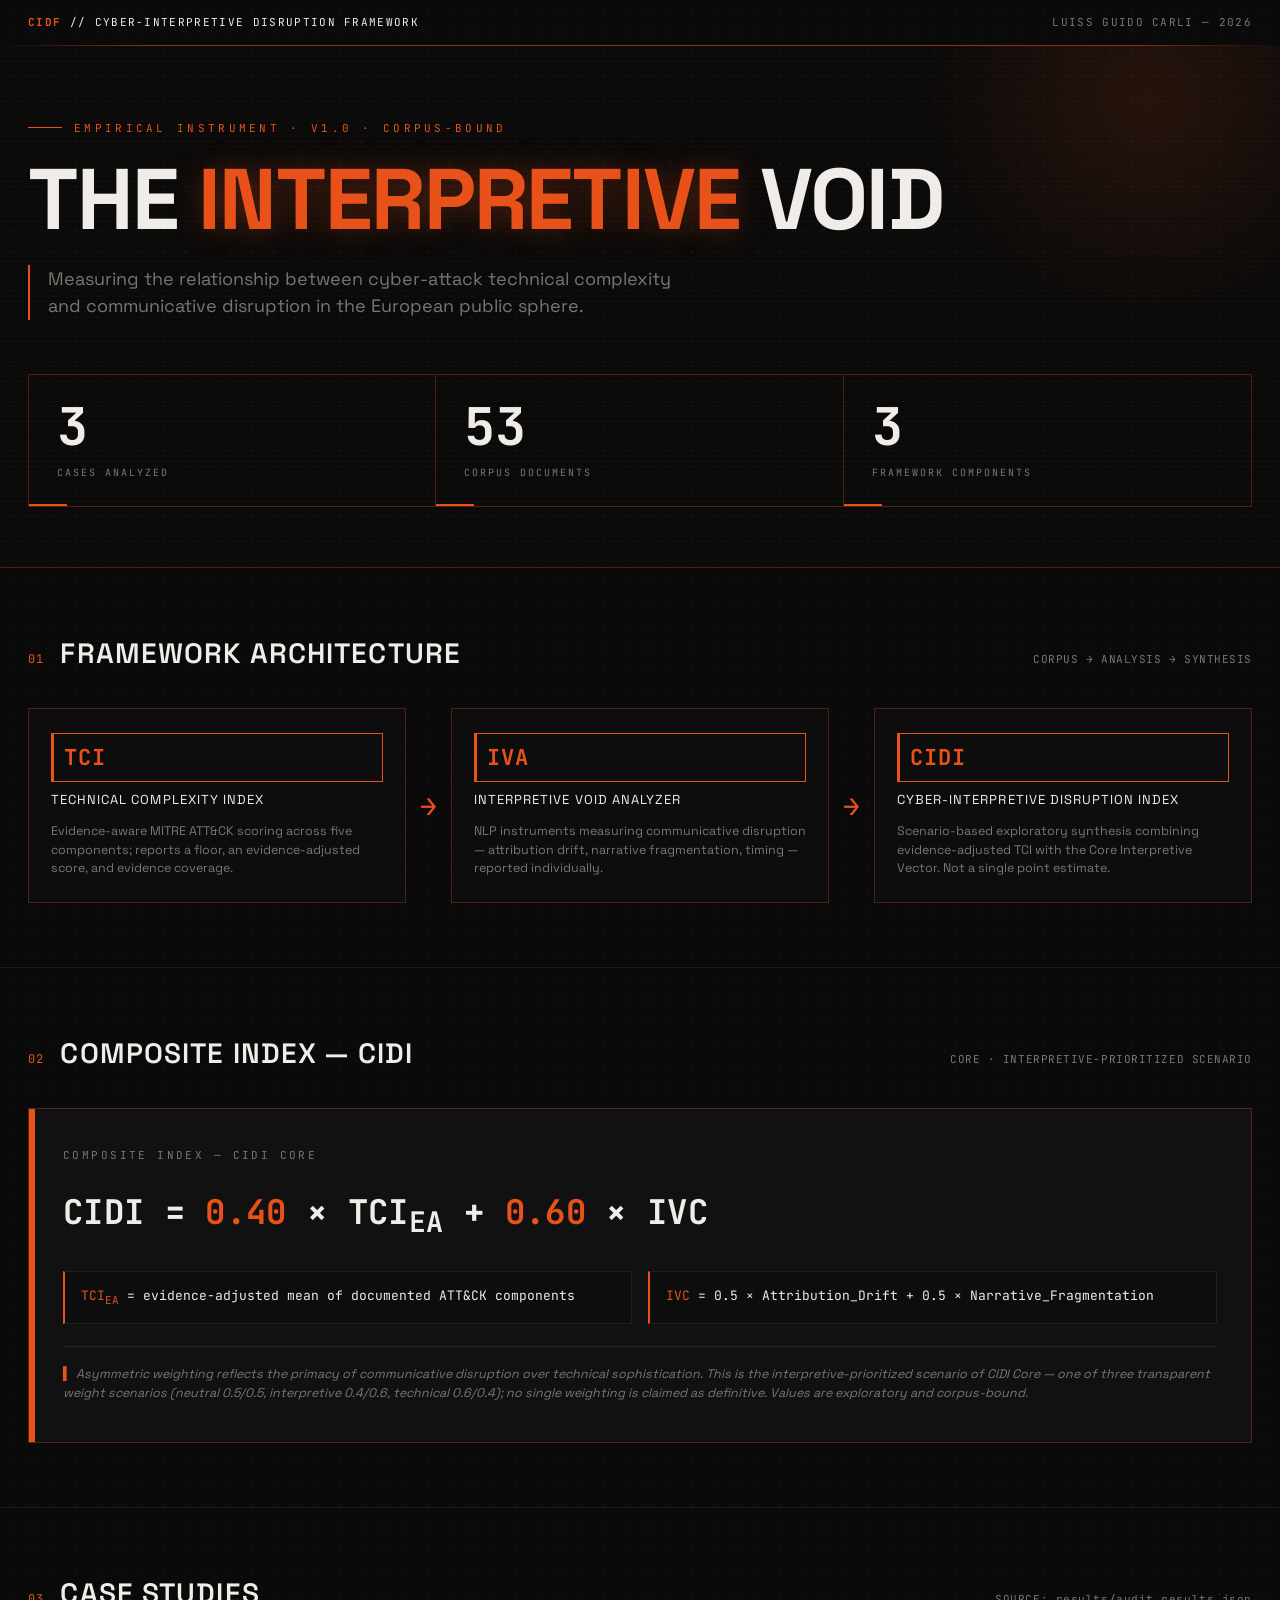
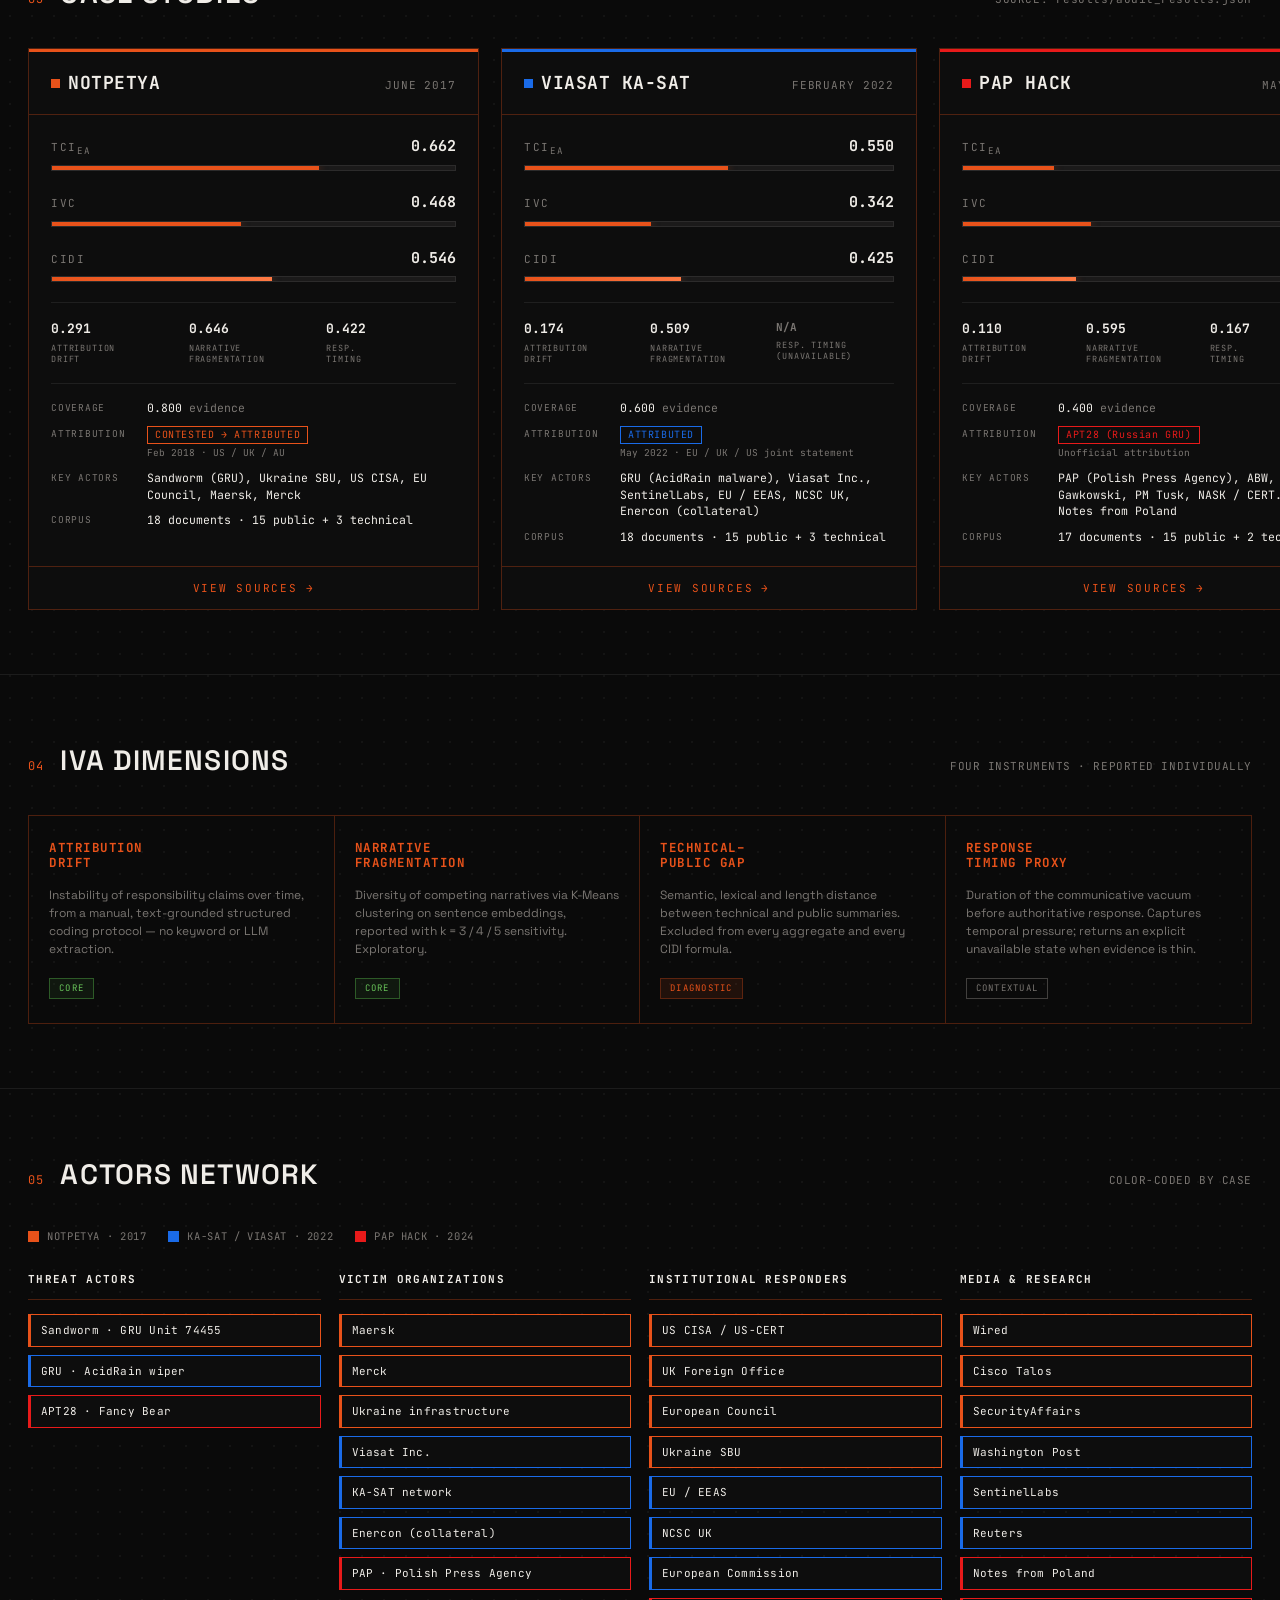
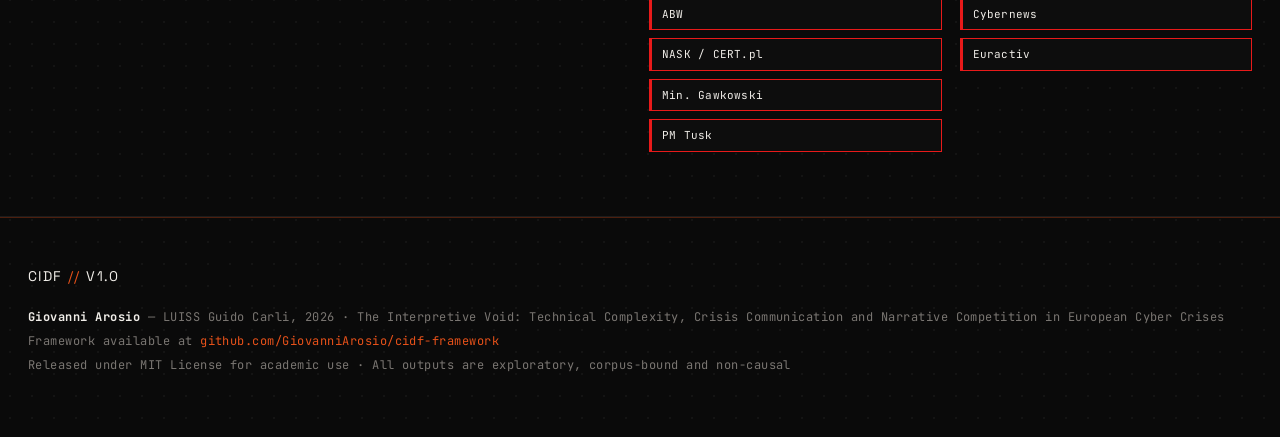
==== dashboard/index.html @ adb6b2b6 "feat: add static CIDF dashboard + Vercel static-deploy config - dashboard/index.html: self-contained" ====
<!DOCTYPE html>
<html lang="en">
<head>
<meta charset="UTF-8">
<meta name="viewport" content="width=device-width, initial-scale=1.0">
<title>CIDF — Cyber-Interpretive Disruption Framework</title>
<meta name="description" content="CIDF — measuring the relationship between cyber-attack technical complexity and communicative disruption in the European public sphere. LUISS Guido Carli, 2026.">
<link rel="preconnect" href="https://fonts.googleapis.com">
<link rel="preconnect" href="https://fonts.gstatic.com" crossorigin>
<link href="https://fonts.googleapis.com/css2?family=Space+Grotesk:wght@400;500;600;700&family=JetBrains+Mono:wght@400;500;700&display=swap" rel="stylesheet">
<style>
  :root{
    --bg:#0a0a0a;
    --panel:#111111;
    --panel-2:#0d0d0d;
    --accent:#E8521A;
    --accent-soft:rgba(232,82,26,0.3);
    --accent-glow:rgba(232,82,26,0.4);
    --text:#F0EDE8;
    --text-dim:#7A7672;
    --line:rgba(232,82,26,0.3);
    --line-faint:rgba(240,237,232,0.08);
    --green:#2D5A27;
    --green-text:#69C45A;
    --blue:#1A6BE8;
    --red:#E81A1A;
    --mono:'JetBrains Mono',ui-monospace,Menlo,monospace;
    --sans:'Space Grotesk',system-ui,sans-serif;
  }

  *{box-sizing:border-box;border-radius:0 !important;margin:0;padding:0}

  html{scroll-behavior:smooth}

  body{
    background:var(--bg);
    color:var(--text);
    font-family:var(--sans);
    line-height:1.5;
    -webkit-font-smoothing:antialiased;
    /* faint dot-grid overlay */
    background-image:radial-gradient(rgba(240,237,232,0.045) 1px, transparent 1px);
    background-size:22px 22px;
    background-position:-1px -1px;
    overflow-x:hidden;
  }

  a{color:inherit;text-decoration:none}

  ::selection{background:var(--accent);color:#0a0a0a}

  .wrap{max-width:1320px;margin:0 auto;padding:0 28px}

  .mono{font-family:var(--mono)}
  .caps{text-transform:uppercase;letter-spacing:0.12em}
  .dim{color:var(--text-dim)}
  .accent{color:var(--accent)}

  /* ============ TOP BAR ============ */
  .topbar{
    display:flex;justify-content:space-between;align-items:center;
    font-family:var(--mono);font-size:11px;letter-spacing:0.14em;
    text-transform:uppercase;color:var(--text-dim);
    padding:14px 28px;max-width:1320px;margin:0 auto;
  }
  .topbar .left{color:var(--text)}
  .topbar .left b{color:var(--accent);font-weight:700}
  .topbar .right{text-align:right}
  .rule{height:1px;background:linear-gradient(90deg,transparent,var(--accent) 12%,var(--accent) 88%,transparent);opacity:0.6}

  /* ============ HERO ============ */
  .hero{
    position:relative;padding:74px 0 60px;overflow:hidden;
    border-bottom:1px solid var(--line);
  }
  .hero::before{ /* scanlines */
    content:"";position:absolute;inset:0;pointer-events:none;z-index:0;
    background:repeating-linear-gradient(0deg,rgba(232,82,26,0.05) 0px,rgba(232,82,26,0.05) 1px,transparent 2px,transparent 5px);
    opacity:0.5;
  }
  .hero::after{ /* corner ticks glow */
    content:"";position:absolute;top:-40%;right:-10%;width:520px;height:520px;
    background:radial-gradient(circle,rgba(232,82,26,0.12),transparent 62%);
    pointer-events:none;z-index:0;
  }
  .hero .wrap{position:relative;z-index:1}
  .hero .kicker{
    font-family:var(--mono);font-size:11px;letter-spacing:0.3em;color:var(--accent);
    text-transform:uppercase;margin-bottom:22px;display:flex;align-items:center;gap:12px;
  }
  .hero .kicker::before{content:"";width:34px;height:1px;background:var(--accent)}
  .hero h1{
    font-size:clamp(40px,7vw,86px);font-weight:700;line-height:0.96;letter-spacing:-0.02em;
    text-transform:uppercase;margin-bottom:24px;
  }
  .hero h1 .void{
    color:var(--accent);
    text-shadow:0 0 30px rgba(232,82,26,0.35);
  }
  .hero .sub{
    max-width:680px;font-size:clamp(15px,1.6vw,18px);color:var(--text-dim);
    font-weight:400;line-height:1.55;border-left:2px solid var(--accent);padding-left:18px;
  }

  /* stat counters */
  .stats{
    display:grid;grid-template-columns:repeat(3,1fr);gap:0;margin-top:54px;
    border:1px solid var(--line);
  }
  .stat{
    padding:26px 28px;position:relative;
    border-right:1px solid var(--line);
  }
  .stat:last-child{border-right:none}
  .stat .num{
    font-family:var(--mono);font-size:clamp(34px,4.6vw,52px);font-weight:700;color:var(--text);
    line-height:1;letter-spacing:-0.01em;
  }
  .stat .lbl{
    font-family:var(--mono);font-size:10px;letter-spacing:0.2em;text-transform:uppercase;
    color:var(--text-dim);margin-top:12px;
  }
  .stat::after{content:"";position:absolute;left:0;bottom:0;width:38px;height:2px;background:var(--accent)}

  /* ============ SECTION SCAFFOLD ============ */
  section{padding:64px 0;border-bottom:1px solid var(--line-faint)}
  .sec-head{display:flex;align-items:baseline;gap:16px;margin-bottom:34px;flex-wrap:wrap}
  .sec-head .idx{font-family:var(--mono);font-size:12px;color:var(--accent);letter-spacing:0.1em}
  .sec-head h2{font-size:clamp(20px,2.6vw,28px);font-weight:600;text-transform:uppercase;letter-spacing:0.04em}
  .sec-head .note{font-family:var(--mono);font-size:11px;color:var(--text-dim);margin-left:auto;letter-spacing:0.05em}

  /* ============ ARCHITECTURE STRIP ============ */
  .arch{display:flex;align-items:stretch;gap:0;flex-wrap:nowrap}
  .arch-box{
    flex:1;border:1px solid var(--line);background:var(--panel-2);padding:24px 22px;
    transition:box-shadow .25s ease,transform .25s ease,border-color .25s ease;
  }
  .arch-box:hover{box-shadow:0 0 12px var(--accent-glow);border-color:var(--accent);transform:translateY(-2px)}
  .arch-box .tag{font-family:var(--mono);font-size:22px;font-weight:700;color:var(--accent);letter-spacing:0.04em}
  .arch-box .name{font-size:13px;text-transform:uppercase;letter-spacing:0.08em;margin:8px 0 12px;color:var(--text)}
  .arch-box .desc{font-size:12.5px;color:var(--text-dim);line-height:1.5}
  .arch-arrow{display:flex;align-items:center;justify-content:center;color:var(--accent);font-size:28px;padding:0 14px;font-family:var(--mono)}

  /* ============ FORMULA PANEL ============ */
  .formula{
    background:var(--panel);border:1px solid var(--line);padding:38px 34px;position:relative;
  }
  .formula::before{content:"";position:absolute;top:0;left:0;width:6px;height:100%;background:var(--accent)}
  .formula .ftitle{font-family:var(--mono);font-size:11px;letter-spacing:0.22em;text-transform:uppercase;color:var(--text-dim);margin-bottom:22px}
  .formula .main-eq{
    font-family:var(--mono);font-size:clamp(20px,3.2vw,34px);font-weight:700;color:var(--text);letter-spacing:0.01em;
  }
  .formula .main-eq b{color:var(--accent)}
  .formula .subs{display:grid;grid-template-columns:1fr 1fr;gap:16px;margin:28px 0 22px}
  .formula .sub-eq{
    font-family:var(--mono);font-size:13px;color:var(--text);background:var(--panel-2);
    border:1px solid var(--line-faint);border-left:2px solid var(--accent);padding:14px 16px;line-height:1.6;
  }
  .formula .sub-eq .k{color:var(--accent)}
  .formula .annot{font-size:12.5px;color:var(--text-dim);font-style:italic;border-top:1px solid var(--line-faint);padding-top:18px;line-height:1.55}
  .formula .annot::before{content:"▍ ";color:var(--accent);font-style:normal}

  /* ============ CASE CARDS ============ */
  .cases{display:grid;grid-template-columns:repeat(3,1fr);gap:22px}
  .case{
    background:var(--panel-2);border:1px solid var(--line);display:flex;flex-direction:column;
    transition:box-shadow .25s ease,border-color .25s ease;
  }
  .case:hover{box-shadow:0 0 14px var(--accent-glow);border-color:var(--accent)}
  .case .chead{padding:20px 22px 18px;border-bottom:1px solid var(--line);position:relative}
  .case .chead::before{content:"";position:absolute;top:0;left:0;width:100%;height:3px;background:var(--ccol,var(--accent))}
  .case .cn{display:flex;justify-content:space-between;align-items:baseline;gap:10px}
  .case .codename{font-family:var(--mono);font-size:18px;font-weight:700;letter-spacing:0.03em;color:var(--text)}
  .case .cdate{font-family:var(--mono);font-size:11px;color:var(--text-dim);letter-spacing:0.08em;white-space:nowrap}
  .case .cdot{display:inline-block;width:9px;height:9px;background:var(--ccol);margin-right:8px;vertical-align:middle}

  .case .cbody{padding:20px 22px;flex:1;display:flex;flex-direction:column;gap:18px}

  /* score block */
  .metric{margin-bottom:2px}
  .metric .mtop{display:flex;justify-content:space-between;align-items:baseline;font-family:var(--mono);margin-bottom:7px}
  .metric .mname{font-size:11px;letter-spacing:0.14em;text-transform:uppercase;color:var(--text-dim)}
  .metric .mval{font-size:15px;font-weight:700;color:var(--text)}
  .bar-track{height:6px;background:rgba(240,237,232,0.06);border:1px solid var(--line-faint);position:relative;overflow:hidden}
  .bar-fill{height:100%;width:0;background:var(--accent);transition:width 1.1s cubic-bezier(.2,.7,.2,1);box-shadow:0 0 8px rgba(232,82,26,0.5)}
  .bar-fill.cidi{background:linear-gradient(90deg,var(--accent),#ff7a44)}

  .subgrid{display:grid;grid-template-columns:1fr 1fr 1fr;gap:8px;border-top:1px solid var(--line-faint);padding-top:16px}
  .subgrid .scell{font-family:var(--mono);text-align:left}
  .subgrid .sv{font-size:13px;font-weight:700;color:var(--text)}
  .subgrid .sl{font-size:8.5px;letter-spacing:0.1em;text-transform:uppercase;color:var(--text-dim);margin-top:4px;line-height:1.3}
  .subgrid .sv.na{color:var(--text-dim);font-size:11px}

  .meta-rows{font-family:var(--mono);font-size:11.5px;display:flex;flex-direction:column;gap:9px;border-top:1px solid var(--line-faint);padding-top:16px}
  .mrow{display:flex;gap:10px;line-height:1.45}
  .mrow .ml{color:var(--text-dim);text-transform:uppercase;letter-spacing:0.08em;flex:0 0 86px;font-size:9.5px;padding-top:1px}
  .mrow .mc{color:var(--text);flex:1}
  .badge-attr{display:inline-block;border:1px solid var(--ccol);color:var(--ccol);padding:1px 7px;font-size:10px;letter-spacing:0.06em}

  .case .cfoot{border-top:1px solid var(--line);padding:0}
  .src-btn{
    width:100%;background:transparent;border:none;color:var(--accent);font-family:var(--mono);
    font-size:11px;letter-spacing:0.16em;text-transform:uppercase;padding:14px;cursor:pointer;
    display:flex;justify-content:center;align-items:center;gap:8px;transition:background .2s ease,color .2s ease;
  }
  .src-btn:hover{background:rgba(232,82,26,0.08)}
  .src-btn .arr{transition:transform .3s ease}
  .src-btn.open .arr{transform:rotate(90deg)}

  /* sources collapsible */
  .sources-panel{max-height:0;overflow:hidden;transition:max-height .55s ease;background:var(--panel)}
  .sources-panel.open{max-height:1400px;border-top:1px solid var(--line)}
  .sources-inner{padding:18px 16px}
  .src-table{width:100%;border-collapse:collapse;font-family:var(--mono)}
  .src-table th{
    font-size:8.5px;letter-spacing:0.1em;text-transform:uppercase;color:var(--text-dim);
    text-align:left;padding:0 6px 10px;border-bottom:1px solid var(--line);font-weight:500;
  }
  .src-table td{font-size:10.5px;padding:9px 6px;border-bottom:1px solid var(--line-faint);vertical-align:top;color:var(--text)}
  .src-table tr:last-child td{border-bottom:none}
  .src-table .sid{color:var(--text-dim);white-space:nowrap;font-size:9.5px}
  .src-table .stype{color:var(--text-dim);font-size:9px;white-space:nowrap}
  .src-table a.surl{
    color:var(--accent);display:block;max-width:96px;white-space:nowrap;overflow:hidden;
    text-overflow:ellipsis;border-bottom:1px dotted var(--accent-soft);
  }
  .src-table a.surl:hover{border-bottom-style:solid}
  .sbadge{display:inline-flex;align-items:center;gap:5px;font-size:9px;letter-spacing:0.06em;padding:2px 7px;border:1px solid;white-space:nowrap}
  .sbadge.verified{color:var(--green-text);border-color:var(--green);background:rgba(45,90,39,0.18)}
  .sbadge.cross{color:var(--accent);border-color:var(--accent-soft);background:rgba(232,82,26,0.1)}
  .sbadge.contextual{color:var(--text-dim);border-color:rgba(122,118,114,0.5);background:rgba(122,118,114,0.1)}
  .src-foot{font-family:var(--mono);font-size:10px;color:var(--text-dim);margin-top:14px;padding-top:12px;border-top:1px solid var(--line-faint);letter-spacing:0.04em}
  .src-foot a{color:var(--accent)}

  /* ============ METHODOLOGY STRIP ============ */
  .methods{display:grid;grid-template-columns:repeat(4,1fr);gap:0;border:1px solid var(--line)}
  .method{padding:24px 20px;border-right:1px solid var(--line);transition:background .2s ease}
  .method:last-child{border-right:none}
  .method:hover{background:rgba(232,82,26,0.04)}
  .method .mlabel{font-family:var(--mono);font-size:12.5px;font-weight:700;color:var(--accent);letter-spacing:0.04em;text-transform:uppercase;line-height:1.25;min-height:34px}
  .method .mdesc{font-size:12px;color:var(--text-dim);line-height:1.5;margin:12px 0 16px}
  .mbadge{display:inline-block;font-family:var(--mono);font-size:9px;letter-spacing:0.14em;padding:3px 9px;border:1px solid}
  .mbadge.core{color:var(--green-text);border-color:var(--green);background:rgba(45,90,39,0.18)}
  .mbadge.diagnostic{color:var(--accent);border-color:var(--accent-soft);background:rgba(232,82,26,0.1)}
  .mbadge.contextual{color:var(--text-dim);border-color:rgba(122,118,114,0.5)}

  /* ============ ACTORS NETWORK ============ */
  .legend{display:flex;gap:22px;flex-wrap:wrap;margin-bottom:26px;font-family:var(--mono);font-size:10.5px;letter-spacing:0.06em;text-transform:uppercase;color:var(--text-dim)}
  .legend span{display:flex;align-items:center;gap:8px}
  .legend i{width:11px;height:11px;display:inline-block}
  .net{display:grid;grid-template-columns:repeat(4,1fr);gap:18px}
  .net-col h3{font-family:var(--mono);font-size:11px;letter-spacing:0.12em;text-transform:uppercase;color:var(--text);padding-bottom:12px;margin-bottom:14px;border-bottom:1px solid var(--line)}
  .tags{display:flex;flex-direction:column;gap:8px}
  .tag{
    font-family:var(--mono);font-size:11px;color:var(--text);background:var(--panel-2);
    border:1px solid var(--tcol,var(--accent));padding:7px 10px;letter-spacing:0.02em;
    border-left-width:3px;transition:box-shadow .2s ease,transform .2s ease;
  }
  .tag:hover{box-shadow:0 0 10px var(--tglow);transform:translateX(2px)}
  .tag small{color:var(--text-dim);font-size:9px}

  /* ============ FOOTER ============ */
  footer{padding:48px 0 60px;border-top:1px solid var(--line)}
  footer .frow{font-family:var(--mono);font-size:12px;color:var(--text-dim);letter-spacing:0.04em;line-height:2}
  footer .frow b{color:var(--text)}
  footer .frow a{color:var(--accent)}
  footer .fbig{font-family:var(--sans);font-size:14px;color:var(--text);letter-spacing:0.1em;text-transform:uppercase;margin-bottom:18px}
  footer .fbig .accent{color:var(--accent)}

  /* ============ RESPONSIVE ============ */
  @media(max-width:900px){
    .formula .subs{grid-template-columns:1fr}
    .methods{grid-template-columns:repeat(2,1fr)}
    .method:nth-child(2){border-right:none}
    .method:nth-child(1),.method:nth-child(2){border-bottom:1px solid var(--line)}
    .net{grid-template-columns:repeat(2,1fr)}
  }
  @media(max-width:768px){
    .wrap{padding:0 18px}
    .topbar{flex-direction:column;gap:6px;text-align:center}
    .topbar .right{text-align:center}
    .stats{grid-template-columns:1fr}
    .stat{border-right:none;border-bottom:1px solid var(--line)}
    .stat:last-child{border-bottom:none}
    .arch{flex-direction:column}
    .arch-arrow{transform:rotate(90deg);padding:10px 0}
    .cases{grid-template-columns:1fr}
    .methods{grid-template-columns:1fr}
    .method{border-right:none;border-bottom:1px solid var(--line)}
    .method:last-child{border-bottom:none}
    .net{grid-template-columns:1fr}
    .sources-panel.open{max-height:2400px}
    .src-table a.surl{max-width:200px}
  }
</style>
</head>
<body>

<!-- ===================== TOP BAR ===================== -->
<div class="topbar">
  <div class="left mono caps"><b>CIDF</b> // Cyber-Interpretive Disruption Framework</div>
  <div class="right mono caps">LUISS Guido Carli — 2026</div>
</div>
<div class="rule"></div>

<!-- ===================== HERO ===================== -->
<header class="hero">
  <div class="wrap">
    <div class="kicker">Empirical Instrument · v1.0 · Corpus-Bound</div>
    <h1>The <span class="void">Interpretive</span> Void</h1>
    <p class="sub">Measuring the relationship between cyber-attack technical complexity and communicative disruption in the European public sphere.</p>

    <div class="stats" id="stats">
      <div class="stat">
        <div class="num" data-target="3">0</div>
        <div class="lbl">Cases Analyzed</div>
      </div>
      <div class="stat">
        <div class="num" data-target="53">0</div>
        <div class="lbl">Corpus Documents</div>
      </div>
      <div class="stat">
        <div class="num" data-target="3">0</div>
        <div class="lbl">Framework Components</div>
      </div>
    </div>
  </div>
</header>

<!-- ===================== ARCHITECTURE STRIP ===================== -->
<section>
  <div class="wrap">
    <div class="sec-head">
      <span class="idx">01</span><h2>Framework Architecture</h2>
      <span class="note mono">CORPUS → ANALYSIS → SYNTHESIS</span>
    </div>
    <div class="arch">
      <div class="arch-box">
        <div class="tag">TCI</div>
        <div class="name">Technical Complexity Index</div>
        <div class="desc">Evidence-aware MITRE ATT&amp;CK scoring across five components; reports a floor, an evidence-adjusted score, and evidence coverage.</div>
      </div>
      <div class="arch-arrow">→</div>
      <div class="arch-box">
        <div class="tag">IVA</div>
        <div class="name">Interpretive Void Analyzer</div>
        <div class="desc">NLP instruments measuring communicative disruption — attribution drift, narrative fragmentation, timing — reported individually.</div>
      </div>
      <div class="arch-arrow">→</div>
      <div class="arch-box">
        <div class="tag">CIDI</div>
        <div class="name">Cyber-Interpretive Disruption Index</div>
        <div class="desc">Scenario-based exploratory synthesis combining evidence-adjusted TCI with the Core Interpretive Vector. Not a single point estimate.</div>
      </div>
    </div>
  </div>
</section>

<!-- ===================== FORMULA PANEL ===================== -->
<section>
  <div class="wrap">
    <div class="sec-head">
      <span class="idx">02</span><h2>Composite Index — CIDI</h2>
      <span class="note mono">CORE · INTERPRETIVE-PRIORITIZED SCENARIO</span>
    </div>
    <div class="formula">
      <div class="ftitle">Composite Index — CIDI Core</div>
      <div class="main-eq">CIDI = <b>0.40</b> × TCI<sub>EA</sub> + <b>0.60</b> × IVC</div>
      <div class="subs">
        <div class="sub-eq"><span class="k">TCI<sub>EA</sub></span> = evidence-adjusted mean of documented ATT&amp;CK components</div>
        <div class="sub-eq"><span class="k">IVC</span> = 0.5 × Attribution_Drift + 0.5 × Narrative_Fragmentation</div>
      </div>
      <div class="annot">Asymmetric weighting reflects the primacy of communicative disruption over technical sophistication. This is the interpretive-prioritized scenario of CIDI Core — one of three transparent weight scenarios (neutral 0.5/0.5, interpretive 0.4/0.6, technical 0.6/0.4); no single weighting is claimed as definitive. Values are exploratory and corpus-bound.</div>
    </div>
  </div>
</section>

<!-- ===================== CASE STUDIES ===================== -->
<section>
  <div class="wrap">
    <div class="sec-head">
      <span class="idx">03</span><h2>Case Studies</h2>
      <span class="note mono">SOURCE: results/audit_results.json</span>
    </div>
    <div class="cases" id="cases"><!-- injected by JS --></div>
  </div>
</section>

<!-- ===================== METHODOLOGY STRIP ===================== -->
<section>
  <div class="wrap">
    <div class="sec-head">
      <span class="idx">04</span><h2>IVA Dimensions</h2>
      <span class="note mono">FOUR INSTRUMENTS · REPORTED INDIVIDUALLY</span>
    </div>
    <div class="methods">
      <div class="method">
        <div class="mlabel">Attribution<br>Drift</div>
        <div class="mdesc">Instability of responsibility claims over time, from a manual, text-grounded structured coding protocol — no keyword or LLM extraction.</div>
        <span class="mbadge core">CORE</span>
      </div>
      <div class="method">
        <div class="mlabel">Narrative<br>Fragmentation</div>
        <div class="mdesc">Diversity of competing narratives via K-Means clustering on sentence embeddings, reported with k = 3 / 4 / 5 sensitivity. Exploratory.</div>
        <span class="mbadge core">CORE</span>
      </div>
      <div class="method">
        <div class="mlabel">Technical–<br>Public Gap</div>
        <div class="mdesc">Semantic, lexical and length distance between technical and public summaries. Excluded from every aggregate and every CIDI formula.</div>
        <span class="mbadge diagnostic">DIAGNOSTIC</span>
      </div>
      <div class="method">
        <div class="mlabel">Response<br>Timing Proxy</div>
        <div class="mdesc">Duration of the communicative vacuum before authoritative response. Captures temporal pressure; returns an explicit unavailable state when evidence is thin.</div>
        <span class="mbadge contextual">CONTEXTUAL</span>
      </div>
    </div>
  </div>
</section>

<!-- ===================== ACTORS NETWORK ===================== -->
<section>
  <div class="wrap">
    <div class="sec-head">
      <span class="idx">05</span><h2>Actors Network</h2>
      <span class="note mono">COLOR-CODED BY CASE</span>
    </div>
    <div class="legend">
      <span><i style="background:#E8521A"></i>NotPetya · 2017</span>
      <span><i style="background:#1A6BE8"></i>KA-SAT / Viasat · 2022</span>
      <span><i style="background:#E81A1A"></i>PAP Hack · 2024</span>
    </div>
    <div class="net" id="net"><!-- injected by JS --></div>
  </div>
</section>

<!-- ===================== FOOTER ===================== -->
<footer>
  <div class="wrap">
    <div class="fbig">CIDF <span class="accent">//</span> v1.0</div>
    <div class="frow"><b>Giovanni Arosio</b> — LUISS Guido Carli, 2026 · The Interpretive Void: Technical Complexity, Crisis Communication and Narrative Competition in European Cyber Crises</div>
    <div class="frow">Framework available at <a href="https://github.com/GiovanniArosio/cidf-framework" target="_blank" rel="noopener">github.com/GiovanniArosio/cidf-framework</a></div>
    <div class="frow dim">Released under MIT License for academic use · All outputs are exploratory, corpus-bound and non-causal</div>
  </div>
</footer>

<script>
/* =========================================================
   CIDF DASHBOARD — vanilla JS, data-driven
   All scores read from results/audit_results.json (CIDI Core,
   interpretive-prioritized 0.4/0.6 scenario). Verified source
   URLs from docs/source_url_verification.csv.
   ========================================================= */

const CASES = [
  {
    id:'notpetya', codename:'NOTPETYA', date:'JUNE 2017', color:'#E8521A',
    scores:{ tci:0.662, ivc:0.468, cidi:0.546 },
    sub:{ attrDrift:0.291, narrFrag:0.646, rtp:0.422 },
    coverage:0.80,
    actors:'Sandworm (GRU), Ukraine SBU, US CISA, EU Council, Maersk, Merck',
    attribution:'CONTESTED → ATTRIBUTED',
    attributionMeta:'Feb 2018 · US / UK / AU',
    corpus:'18 documents · 15 public + 3 technical',
    sources:[
      { id:'pub_006', name:'US-CERT / CISA',            type:'INSTITUTIONAL', url:'https://www.cisa.gov/news-events/alerts/2017/07/01/petya-ransomware', status:'verified' },
      { id:'pub_009', name:'White House',               type:'INSTITUTIONAL', url:'https://trumpwhitehouse.archives.gov/briefings-statements/statement-press-secretary-25/', status:'verified' },
      { id:'pub_008', name:'UK Foreign Office',         type:'INSTITUTIONAL', url:'https://www.gov.uk/government/news/foreign-office-minister-condemns-russia-for-notpetya-attacks', status:'verified' },
      { id:'pub_015', name:'European Council',          type:'INSTITUTIONAL', url:'https://www.consilium.europa.eu/en/press/press-releases/2020/07/30/eu-imposes-the-first-ever-sanctions-against-cyber-attacks/', status:'verified' },
      { id:'tech_001',name:'Cisco Talos',               type:'TECHNICAL',     url:'https://blog.talosintelligence.com/2017/07/the-medoc-connection.html', status:'verified' },
      { id:'tech_003',name:'SentinelOne',               type:'TECHNICAL',     url:'https://www.sentinelone.com/blog/dissecting-notpetya-so-you-thought-it-was-ransomware/', status:'verified' },
      { id:'pub_007', name:'Ukraine SBU (via SecurityAffairs)', type:'INSTITUTIONAL', url:'https://securityaffairs.com/60562/intelligence/sbu-investigation-notpetya.html', status:'cross' },
      { id:'pub_012', name:'Wired',                     type:'MAINSTREAM',    url:'https://www.wired.com/story/notpetya-cyberattack-ukraine-russia-code-crashed-the-world', status:'verified' }
    ]
  },
  {
    id:'kasat', codename:'VIASAT KA-SAT', date:'FEBRUARY 2022', color:'#1A6BE8',
    scores:{ tci:0.550, ivc:0.342, cidi:0.425 },
    sub:{ attrDrift:0.174, narrFrag:0.509, rtp:null },
    coverage:0.60,
    actors:'GRU (AcidRain malware), Viasat Inc., SentinelLabs, EU / EEAS, NCSC UK, Enercon (collateral)',
    attribution:'ATTRIBUTED',
    attributionMeta:'May 2022 · EU / UK / US joint statement',
    corpus:'18 documents · 15 public + 3 technical',
    sources:[
      { id:'tech_001',name:'Viasat',                    type:'TECHNICAL',     url:'https://www.viasat.com/perspectives/corporate/2022/ka-sat-network-cyber-attack-overview/', status:'verified' },
      { id:'tech_002',name:'SentinelLabs',              type:'TECHNICAL',     url:'https://www.sentinelone.com/labs/acidrain-a-modem-wiper-rains-down-on-europe/', status:'verified' },
      { id:'pub_014', name:'Council of the EU / EEAS',  type:'INSTITUTIONAL', url:'https://euneighbourseast.eu/news-and-stories/latest-news/european-union-strongly-condemns-cyberattack-against-ukraine/', status:'verified' },
      { id:'pub_015', name:'European Commission',       type:'INSTITUTIONAL', url:'https://ec.europa.eu/newsroom/cipr/redirection/item/740427/en/2357', status:'verified' },
      { id:'pub_004', name:'Reuters (UK NCSC attribution)', type:'MAINSTREAM', url:'https://www.reuters.com/world/uk/uk-says-russia-was-behind-feb-24-viasat-cyber-attack-2022-05-10/', status:'verified' },
      { id:'pub_007', name:'The Washington Post',       type:'MAINSTREAM',    url:'https://www.washingtonpost.com/national-security/2022/03/24/russian-military-behind-hack-satellite-communication-devices-ukraine-wars-outset-us-officials-say/', status:'verified' },
      { id:'pub_006', name:'Wired',                     type:'MAINSTREAM',    url:'https://www.wired.com/story/viasat-internet-hack-ukraine-russia/', status:'verified' },
      { id:'tech_003',name:'MITRE ATT&CK · AcidRain (S1125)', type:'TECHNICAL', url:'https://attack.mitre.org/software/S1125/', status:'contextual' }
    ]
  },
  {
    id:'pap', codename:'PAP HACK', date:'MAY 2024', color:'#E81A1A',
    scores:{ tci:0.250, ivc:0.353, cidi:0.312 },
    sub:{ attrDrift:0.110, narrFrag:0.595, rtp:0.167 },
    coverage:0.40,
    actors:'PAP (Polish Press Agency), ABW, Min. Gawkowski, PM Tusk, NASK / CERT.pl, Notes from Poland',
    attribution:'APT28 (Russian GRU)',
    attributionMeta:'Unofficial attribution',
    corpus:'17 documents · 15 public + 2 technical',
    sources:[
      { id:'pub_001', name:'PAP (Polska Agencja Prasowa)', type:'INSTITUTIONAL', url:'https://www.pap.pl/en/news/fake-pap-report-looks-cyberattack-says-govt-official', status:'verified' },
      { id:'tech_001',name:'Cybernews',                 type:'TECHNICAL',     url:'https://cybernews.com/security/russian-hackers-poland-pap-fake-news-ukraine-military/', status:'verified' },
      { id:'pub_012', name:'Alliance for Securing Democracy (GMF)', type:'INSTITUTIONAL', url:'https://securingdemocracy.gmfus.org/incident/russian-hack-leads-to-false-news-agency-story-about-polish-mobilization/', status:'verified' },
      { id:'pub_008', name:'Euractiv',                  type:'MAINSTREAM',    url:'https://www.euractiv.com/news/poland-sees-russian-cyberattack-behind-fake-military-draft-report/', status:'verified' },
      { id:'pub_004', name:'Tusk / Gawkowski (via Notes from Poland)', type:'MAINSTREAM', url:'https://notesfrompoland.com/2024/05/31/fake-polish-press-agency-reports-on-sending-troops-to-ukraine-blamed-on-russian-hackers/', status:'cross' },
      { id:'pub_007', name:'ABW (via RDC.pl)',          type:'INSTITUTIONAL', url:'https://www.rdc.pl/aktualnosci/polska/atak-hakerski-pap-mobilizacja-dementi-dobrzynski-cyberatak-wojna-hybrydowa_Gct0NJQDIbORD30CxBMl', status:'cross' },
      { id:'pub_002', name:'AP (via US News)',          type:'MAINSTREAM',    url:'https://www.usnews.com/news/world/articles/2024-05-31/poland-says-a-fake-news-report-on-mobilizing-200-000-men-was-likely-the-work-of-russia', status:'cross' },
      { id:'pub_014', name:'NASK → CERT.pl · APT28 (pre-incident)', type:'INSTITUTIONAL', url:'https://cert.pl/en/posts/2024/05/apt28-campaign/', status:'contextual' }
    ]
  }
];

const STATUS_LABEL = { verified:'✓ VERIFIED', cross:'⚠ CROSS-SOURCE', contextual:'○ CONTEXTUAL' };
const TYPE_ABBR = { INSTITUTIONAL:'INST', MAINSTREAM:'MAIN', TECHNICAL:'TECH' };
const fmt = v => v.toFixed(3);
const hostOf = u => { try { return new URL(u).hostname.replace(/^www\./,''); } catch(e){ return u; } };

/* ---------- render case cards ---------- */
function metricRow(name, value, extraClass){
  return `
    <div class="metric">
      <div class="mtop">
        <span class="mname">${name}</span>
        <span class="mval">${fmt(value)}</span>
      </div>
      <div class="bar-track"><div class="bar-fill ${extraClass||''}" data-value="${value}"></div></div>
    </div>`;
}

function sourceRows(sources){
  return sources.map(s => `
    <tr>
      <td class="sid">${s.id}</td>
      <td>${s.name}</td>
      <td class="stype" title="${s.type}">${TYPE_ABBR[s.type]||s.type}</td>
      <td><a class="surl" href="${s.url}" target="_blank" rel="noopener" title="${s.url}">${hostOf(s.url)}</a></td>
      <td><span class="sbadge ${s.status}">${STATUS_LABEL[s.status]}</span></td>
    </tr>`).join('');
}

function caseCard(c){
  const rtp = c.sub.rtp === null
      ? `<div class="sv na">N/A</div><div class="sl">Resp. Timing<br>(unavailable)</div>`
      : `<div class="sv">${fmt(c.sub.rtp)}</div><div class="sl">Resp.<br>Timing</div>`;
  return `
  <div class="case" style="--ccol:${c.color}">
    <div class="chead">
      <div class="cn">
        <div class="codename"><span class="cdot"></span>${c.codename}</div>
        <div class="cdate">${c.date}</div>
      </div>
    </div>
    <div class="cbody">
      ${metricRow('TCI<sub>EA</sub>', c.scores.tci)}
      ${metricRow('IVC', c.scores.ivc)}
      ${metricRow('CIDI', c.scores.cidi, 'cidi')}

      <div class="subgrid">
        <div class="scell"><div class="sv">${fmt(c.sub.attrDrift)}</div><div class="sl">Attribution<br>Drift</div></div>
        <div class="scell"><div class="sv">${fmt(c.sub.narrFrag)}</div><div class="sl">Narrative<br>Fragmentation</div></div>
        <div class="scell">${rtp}</div>
      </div>

      <div class="meta-rows">
        <div class="mrow"><span class="ml">Coverage</span><span class="mc">${fmt(c.coverage)} <span class="dim">evidence</span></span></div>
        <div class="mrow"><span class="ml">Attribution</span><span class="mc"><span class="badge-attr">${c.attribution}</span><br><span class="dim" style="font-size:9.5px">${c.attributionMeta}</span></span></div>
        <div class="mrow"><span class="ml">Key actors</span><span class="mc">${c.actors}</span></div>
        <div class="mrow"><span class="ml">Corpus</span><span class="mc">${c.corpus}</span></div>
      </div>
    </div>
    <div class="cfoot">
      <button class="src-btn" data-target="src-${c.id}">View Sources <span class="arr">→</span></button>
      <div class="sources-panel" id="src-${c.id}">
        <div class="sources-inner">
          <table class="src-table">
            <thead><tr><th>ID</th><th>Source</th><th>Type</th><th>URL</th><th>Status</th></tr></thead>
            <tbody>${sourceRows(c.sources)}</tbody>
          </table>
          <div class="src-foot">Full corpus: <a href="https://github.com/GiovanniArosio/cidf-framework" target="_blank" rel="noopener">github.com/GiovanniArosio/cidf-framework</a></div>
        </div>
      </div>
    </div>
  </div>`;
}

document.getElementById('cases').innerHTML = CASES.map(caseCard).join('');

/* ---------- sources toggle (max-height trick) ---------- */
document.querySelectorAll('.src-btn').forEach(btn=>{
  btn.addEventListener('click', ()=>{
    const panel = document.getElementById(btn.dataset.target);
    const open = panel.classList.toggle('open');
    btn.classList.toggle('open', open);
    btn.firstChild.textContent = open ? 'Hide Sources ' : 'View Sources ';
  });
});

/* ---------- actors network ---------- */
const NET = {
  'Threat Actors':[
    ['Sandworm · GRU Unit 74455','#E8521A'],
    ['GRU · AcidRain wiper','#1A6BE8'],
    ['APT28 · Fancy Bear','#E81A1A']
  ],
  'Victim Organizations':[
    ['Maersk','#E8521A'],['Merck','#E8521A'],['Ukraine infrastructure','#E8521A'],
    ['Viasat Inc.','#1A6BE8'],['KA-SAT network','#1A6BE8'],['Enercon (collateral)','#1A6BE8'],
    ['PAP · Polish Press Agency','#E81A1A']
  ],
  'Institutional Responders':[
    ['US CISA / US-CERT','#E8521A'],['UK Foreign Office','#E8521A'],['European Council','#E8521A'],['Ukraine SBU','#E8521A'],
    ['EU / EEAS','#1A6BE8'],['NCSC UK','#1A6BE8'],['European Commission','#1A6BE8'],
    ['ABW','#E81A1A'],['NASK / CERT.pl','#E81A1A'],['Min. Gawkowski','#E81A1A'],['PM Tusk','#E81A1A']
  ],
  'Media & Research':[
    ['Wired','#E8521A'],['Cisco Talos','#E8521A'],['SecurityAffairs','#E8521A'],
    ['Washington Post','#1A6BE8'],['SentinelLabs','#1A6BE8'],['Reuters','#1A6BE8'],
    ['Notes from Poland','#E81A1A'],['Cybernews','#E81A1A'],['Euractiv','#E81A1A']
  ]
};
function hexA(hex,a){const n=parseInt(hex.slice(1),16);return `rgba(${(n>>16)&255},${(n>>8)&255},${n&255},${a})`;}
document.getElementById('net').innerHTML = Object.entries(NET).map(([col,tags])=>`
  <div class="net-col">
    <h3>${col}</h3>
    <div class="tags">
      ${tags.map(([t,c])=>`<span class="tag" style="--tcol:${c};--tglow:${hexA(c,0.4)}">${t}</span>`).join('')}
    </div>
  </div>`).join('');

/* ---------- hero counters ---------- */
function animateCounter(el){
  const target = +el.dataset.target;
  const dur = 1100, start = performance.now();
  function step(now){
    const p = Math.min((now-start)/dur, 1);
    const eased = 1 - Math.pow(1-p, 3);
    el.textContent = Math.round(eased*target);
    if(p<1) requestAnimationFrame(step); else el.textContent = target;
  }
  requestAnimationFrame(step);
}
window.addEventListener('load', ()=> document.querySelectorAll('.stat .num').forEach(animateCounter));

/* ---------- score bars animate on scroll ---------- */
const barObserver = new IntersectionObserver((entries, obs)=>{
  entries.forEach(e=>{
    if(e.isIntersecting){
      const bar = e.target;
      bar.style.width = (parseFloat(bar.dataset.value)*100) + '%';
      obs.unobserve(bar);
    }
  });
}, { threshold:0.35 });
document.querySelectorAll('.bar-fill').forEach(b=> barObserver.observe(b));
</script>
</body>
</html>
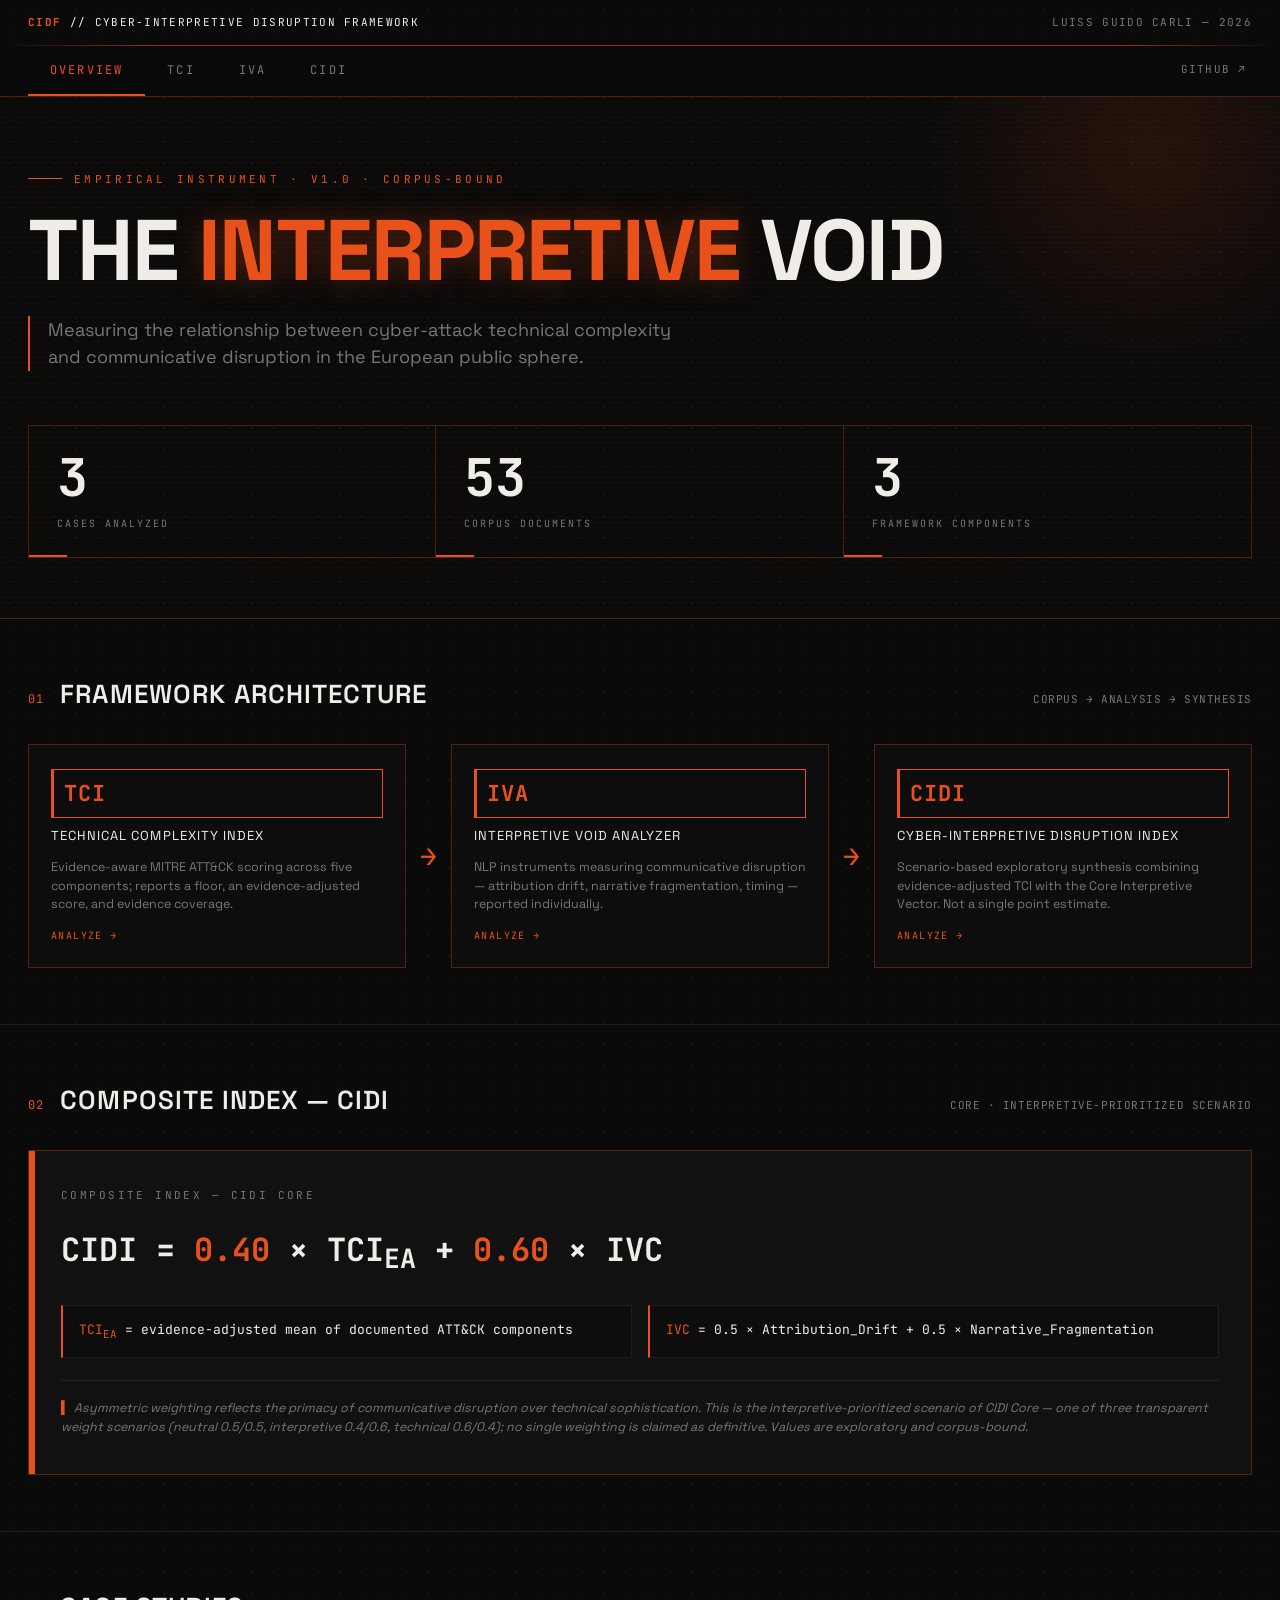
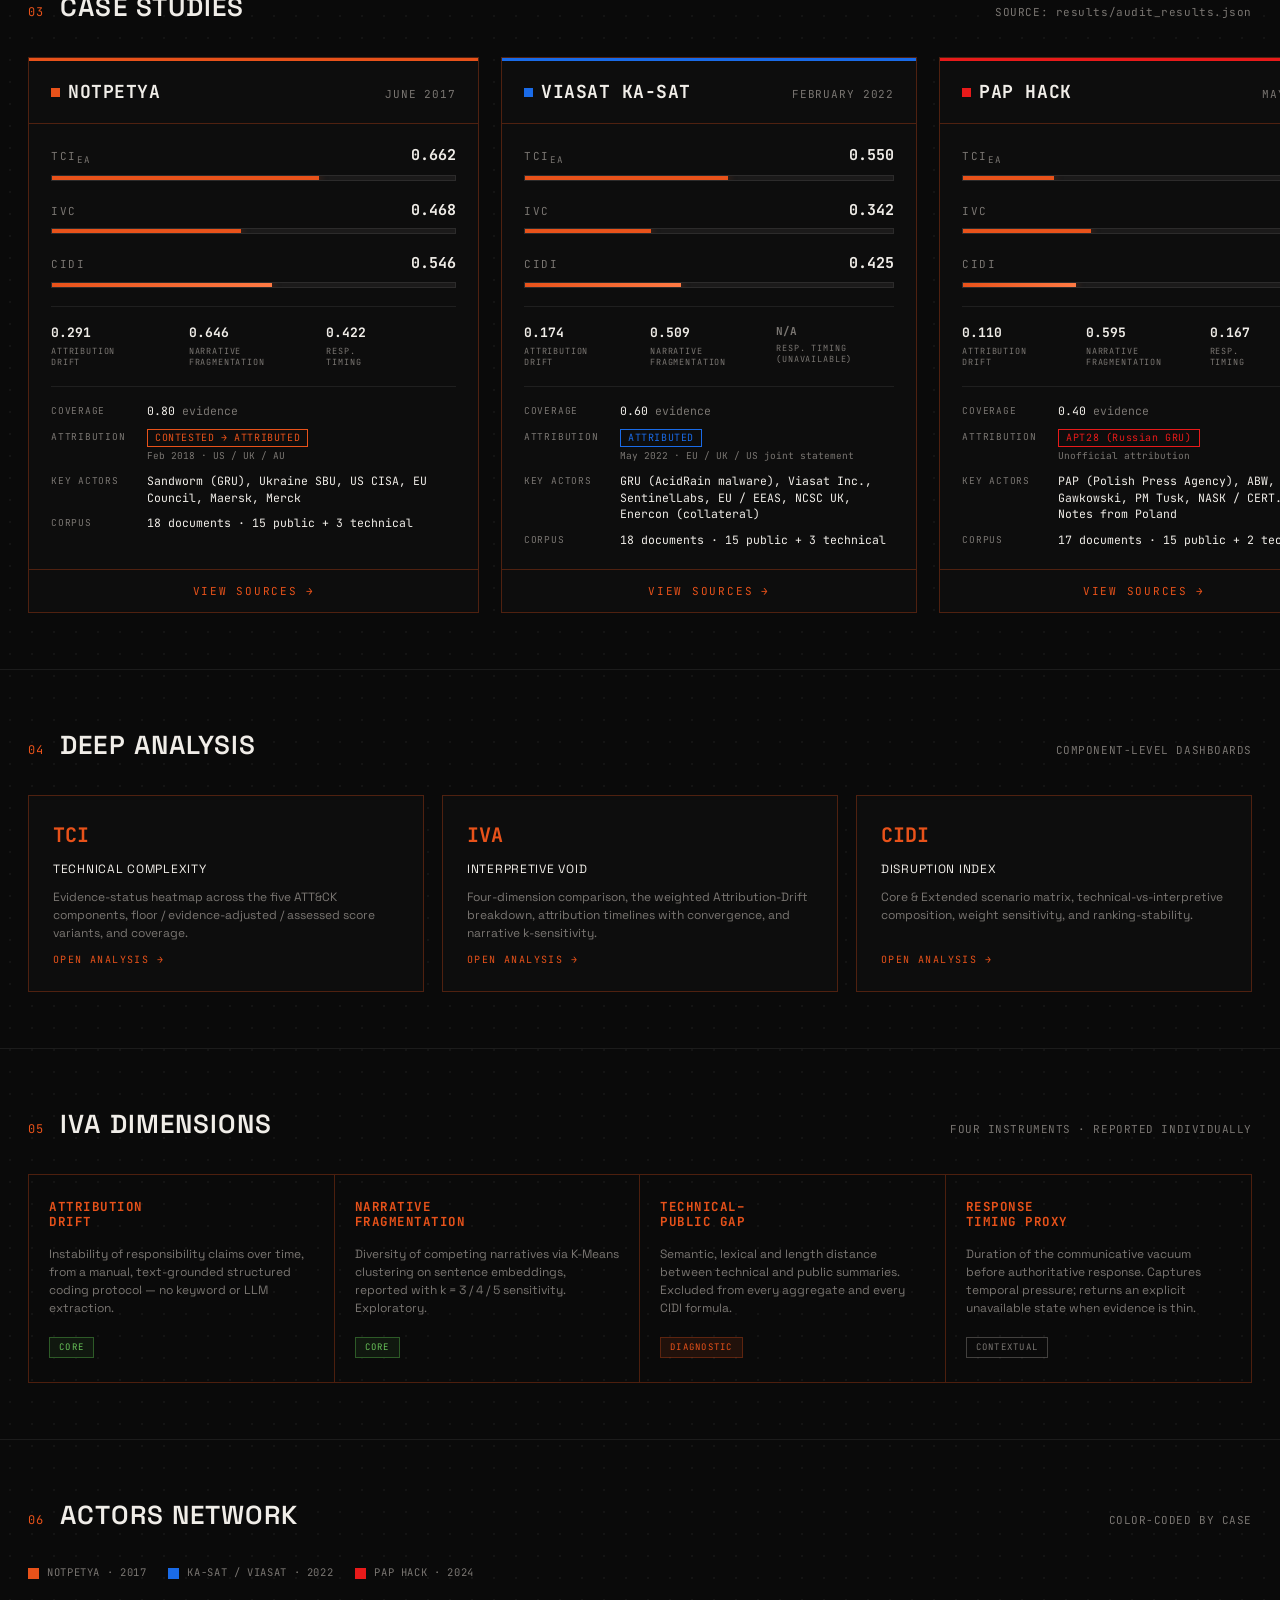
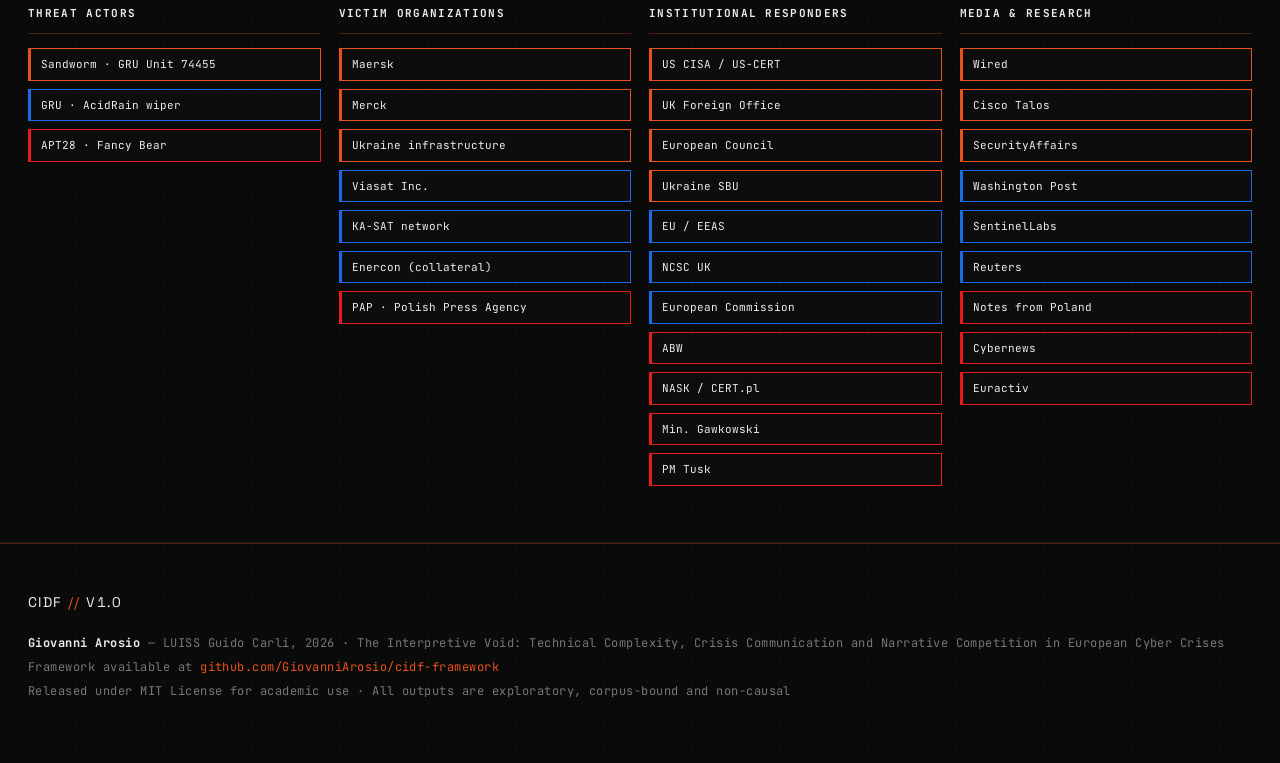
==== commit 18764c2f: "feat(dashboard): multi-page analytical site with TCI/IVA/CIDI deep-dives - shared design system (ass" ====
--- a/dashboard/index.html
+++ b/dashboard/index.html
@@ -8,433 +8,112 @@
 <link rel="preconnect" href="https://fonts.googleapis.com">
 <link rel="preconnect" href="https://fonts.gstatic.com" crossorigin>
 <link href="https://fonts.googleapis.com/css2?family=Space+Grotesk:wght@400;500;600;700&family=JetBrains+Mono:wght@400;500;700&display=swap" rel="stylesheet">
-<style>
-  :root{
-    --bg:#0a0a0a;
-    --panel:#111111;
-    --panel-2:#0d0d0d;
-    --accent:#E8521A;
-    --accent-soft:rgba(232,82,26,0.3);
-    --accent-glow:rgba(232,82,26,0.4);
-    --text:#F0EDE8;
-    --text-dim:#7A7672;
-    --line:rgba(232,82,26,0.3);
-    --line-faint:rgba(240,237,232,0.08);
-    --green:#2D5A27;
-    --green-text:#69C45A;
-    --blue:#1A6BE8;
-    --red:#E81A1A;
-    --mono:'JetBrains Mono',ui-monospace,Menlo,monospace;
-    --sans:'Space Grotesk',system-ui,sans-serif;
-  }
+<link rel="stylesheet" href="assets/cidf.css">
+</head>
+<body data-page="overview">
+<a class="skip" href="#main">Skip to main content</a>
 
-  *{box-sizing:border-box;border-radius:0 !important;margin:0;padding:0}
-
-  html{scroll-behavior:smooth}
-
-  body{
-    background:var(--bg);
-    color:var(--text);
-    font-family:var(--sans);
-    line-height:1.5;
-    -webkit-font-smoothing:antialiased;
-    /* faint dot-grid overlay */
-    background-image:radial-gradient(rgba(240,237,232,0.045) 1px, transparent 1px);
-    background-size:22px 22px;
-    background-position:-1px -1px;
-    overflow-x:hidden;
-  }
-
-  a{color:inherit;text-decoration:none}
-
-  ::selection{background:var(--accent);color:#0a0a0a}
-
-  .wrap{max-width:1320px;margin:0 auto;padding:0 28px}
-
-  .mono{font-family:var(--mono)}
-  .caps{text-transform:uppercase;letter-spacing:0.12em}
-  .dim{color:var(--text-dim)}
-  .accent{color:var(--accent)}
-
-  /* ============ TOP BAR ============ */
-  .topbar{
-    display:flex;justify-content:space-between;align-items:center;
-    font-family:var(--mono);font-size:11px;letter-spacing:0.14em;
-    text-transform:uppercase;color:var(--text-dim);
-    padding:14px 28px;max-width:1320px;margin:0 auto;
-  }
-  .topbar .left{color:var(--text)}
-  .topbar .left b{color:var(--accent);font-weight:700}
-  .topbar .right{text-align:right}
-  .rule{height:1px;background:linear-gradient(90deg,transparent,var(--accent) 12%,var(--accent) 88%,transparent);opacity:0.6}
-
-  /* ============ HERO ============ */
-  .hero{
-    position:relative;padding:74px 0 60px;overflow:hidden;
-    border-bottom:1px solid var(--line);
-  }
-  .hero::before{ /* scanlines */
-    content:"";position:absolute;inset:0;pointer-events:none;z-index:0;
-    background:repeating-linear-gradient(0deg,rgba(232,82,26,0.05) 0px,rgba(232,82,26,0.05) 1px,transparent 2px,transparent 5px);
-    opacity:0.5;
-  }
-  .hero::after{ /* corner ticks glow */
-    content:"";position:absolute;top:-40%;right:-10%;width:520px;height:520px;
-    background:radial-gradient(circle,rgba(232,82,26,0.12),transparent 62%);
-    pointer-events:none;z-index:0;
-  }
-  .hero .wrap{position:relative;z-index:1}
-  .hero .kicker{
-    font-family:var(--mono);font-size:11px;letter-spacing:0.3em;color:var(--accent);
-    text-transform:uppercase;margin-bottom:22px;display:flex;align-items:center;gap:12px;
-  }
-  .hero .kicker::before{content:"";width:34px;height:1px;background:var(--accent)}
-  .hero h1{
-    font-size:clamp(40px,7vw,86px);font-weight:700;line-height:0.96;letter-spacing:-0.02em;
-    text-transform:uppercase;margin-bottom:24px;
-  }
-  .hero h1 .void{
-    color:var(--accent);
-    text-shadow:0 0 30px rgba(232,82,26,0.35);
-  }
-  .hero .sub{
-    max-width:680px;font-size:clamp(15px,1.6vw,18px);color:var(--text-dim);
-    font-weight:400;line-height:1.55;border-left:2px solid var(--accent);padding-left:18px;
-  }
-
-  /* stat counters */
-  .stats{
-    display:grid;grid-template-columns:repeat(3,1fr);gap:0;margin-top:54px;
-    border:1px solid var(--line);
-  }
-  .stat{
-    padding:26px 28px;position:relative;
-    border-right:1px solid var(--line);
-  }
-  .stat:last-child{border-right:none}
-  .stat .num{
-    font-family:var(--mono);font-size:clamp(34px,4.6vw,52px);font-weight:700;color:var(--text);
-    line-height:1;letter-spacing:-0.01em;
-  }
-  .stat .lbl{
-    font-family:var(--mono);font-size:10px;letter-spacing:0.2em;text-transform:uppercase;
-    color:var(--text-dim);margin-top:12px;
-  }
-  .stat::after{content:"";position:absolute;left:0;bottom:0;width:38px;height:2px;background:var(--accent)}
-
-  /* ============ SECTION SCAFFOLD ============ */
-  section{padding:64px 0;border-bottom:1px solid var(--line-faint)}
-  .sec-head{display:flex;align-items:baseline;gap:16px;margin-bottom:34px;flex-wrap:wrap}
-  .sec-head .idx{font-family:var(--mono);font-size:12px;color:var(--accent);letter-spacing:0.1em}
-  .sec-head h2{font-size:clamp(20px,2.6vw,28px);font-weight:600;text-transform:uppercase;letter-spacing:0.04em}
-  .sec-head .note{font-family:var(--mono);font-size:11px;color:var(--text-dim);margin-left:auto;letter-spacing:0.05em}
-
-  /* ============ ARCHITECTURE STRIP ============ */
-  .arch{display:flex;align-items:stretch;gap:0;flex-wrap:nowrap}
-  .arch-box{
-    flex:1;border:1px solid var(--line);background:var(--panel-2);padding:24px 22px;
-    transition:box-shadow .25s ease,transform .25s ease,border-color .25s ease;
-  }
-  .arch-box:hover{box-shadow:0 0 12px var(--accent-glow);border-color:var(--accent);transform:translateY(-2px)}
-  .arch-box .tag{font-family:var(--mono);font-size:22px;font-weight:700;color:var(--accent);letter-spacing:0.04em}
-  .arch-box .name{font-size:13px;text-transform:uppercase;letter-spacing:0.08em;margin:8px 0 12px;color:var(--text)}
-  .arch-box .desc{font-size:12.5px;color:var(--text-dim);line-height:1.5}
-  .arch-arrow{display:flex;align-items:center;justify-content:center;color:var(--accent);font-size:28px;padding:0 14px;font-family:var(--mono)}
-
-  /* ============ FORMULA PANEL ============ */
-  .formula{
-    background:var(--panel);border:1px solid var(--line);padding:38px 34px;position:relative;
-  }
-  .formula::before{content:"";position:absolute;top:0;left:0;width:6px;height:100%;background:var(--accent)}
-  .formula .ftitle{font-family:var(--mono);font-size:11px;letter-spacing:0.22em;text-transform:uppercase;color:var(--text-dim);margin-bottom:22px}
-  .formula .main-eq{
-    font-family:var(--mono);font-size:clamp(20px,3.2vw,34px);font-weight:700;color:var(--text);letter-spacing:0.01em;
-  }
-  .formula .main-eq b{color:var(--accent)}
-  .formula .subs{display:grid;grid-template-columns:1fr 1fr;gap:16px;margin:28px 0 22px}
-  .formula .sub-eq{
-    font-family:var(--mono);font-size:13px;color:var(--text);background:var(--panel-2);
-    border:1px solid var(--line-faint);border-left:2px solid var(--accent);padding:14px 16px;line-height:1.6;
-  }
-  .formula .sub-eq .k{color:var(--accent)}
-  .formula .annot{font-size:12.5px;color:var(--text-dim);font-style:italic;border-top:1px solid var(--line-faint);padding-top:18px;line-height:1.55}
-  .formula .annot::before{content:"▍ ";color:var(--accent);font-style:normal}
-
-  /* ============ CASE CARDS ============ */
-  .cases{display:grid;grid-template-columns:repeat(3,1fr);gap:22px}
-  .case{
-    background:var(--panel-2);border:1px solid var(--line);display:flex;flex-direction:column;
-    transition:box-shadow .25s ease,border-color .25s ease;
-  }
-  .case:hover{box-shadow:0 0 14px var(--accent-glow);border-color:var(--accent)}
-  .case .chead{padding:20px 22px 18px;border-bottom:1px solid var(--line);position:relative}
-  .case .chead::before{content:"";position:absolute;top:0;left:0;width:100%;height:3px;background:var(--ccol,var(--accent))}
-  .case .cn{display:flex;justify-content:space-between;align-items:baseline;gap:10px}
-  .case .codename{font-family:var(--mono);font-size:18px;font-weight:700;letter-spacing:0.03em;color:var(--text)}
-  .case .cdate{font-family:var(--mono);font-size:11px;color:var(--text-dim);letter-spacing:0.08em;white-space:nowrap}
-  .case .cdot{display:inline-block;width:9px;height:9px;background:var(--ccol);margin-right:8px;vertical-align:middle}
-
-  .case .cbody{padding:20px 22px;flex:1;display:flex;flex-direction:column;gap:18px}
-
-  /* score block */
-  .metric{margin-bottom:2px}
-  .metric .mtop{display:flex;justify-content:space-between;align-items:baseline;font-family:var(--mono);margin-bottom:7px}
-  .metric .mname{font-size:11px;letter-spacing:0.14em;text-transform:uppercase;color:var(--text-dim)}
-  .metric .mval{font-size:15px;font-weight:700;color:var(--text)}
-  .bar-track{height:6px;background:rgba(240,237,232,0.06);border:1px solid var(--line-faint);position:relative;overflow:hidden}
-  .bar-fill{height:100%;width:0;background:var(--accent);transition:width 1.1s cubic-bezier(.2,.7,.2,1);box-shadow:0 0 8px rgba(232,82,26,0.5)}
-  .bar-fill.cidi{background:linear-gradient(90deg,var(--accent),#ff7a44)}
-
-  .subgrid{display:grid;grid-template-columns:1fr 1fr 1fr;gap:8px;border-top:1px solid var(--line-faint);padding-top:16px}
-  .subgrid .scell{font-family:var(--mono);text-align:left}
-  .subgrid .sv{font-size:13px;font-weight:700;color:var(--text)}
-  .subgrid .sl{font-size:8.5px;letter-spacing:0.1em;text-transform:uppercase;color:var(--text-dim);margin-top:4px;line-height:1.3}
-  .subgrid .sv.na{color:var(--text-dim);font-size:11px}
-
-  .meta-rows{font-family:var(--mono);font-size:11.5px;display:flex;flex-direction:column;gap:9px;border-top:1px solid var(--line-faint);padding-top:16px}
-  .mrow{display:flex;gap:10px;line-height:1.45}
-  .mrow .ml{color:var(--text-dim);text-transform:uppercase;letter-spacing:0.08em;flex:0 0 86px;font-size:9.5px;padding-top:1px}
-  .mrow .mc{color:var(--text);flex:1}
-  .badge-attr{display:inline-block;border:1px solid var(--ccol);color:var(--ccol);padding:1px 7px;font-size:10px;letter-spacing:0.06em}
-
-  .case .cfoot{border-top:1px solid var(--line);padding:0}
-  .src-btn{
-    width:100%;background:transparent;border:none;color:var(--accent);font-family:var(--mono);
-    font-size:11px;letter-spacing:0.16em;text-transform:uppercase;padding:14px;cursor:pointer;
-    display:flex;justify-content:center;align-items:center;gap:8px;transition:background .2s ease,color .2s ease;
-  }
-  .src-btn:hover{background:rgba(232,82,26,0.08)}
-  .src-btn .arr{transition:transform .3s ease}
-  .src-btn.open .arr{transform:rotate(90deg)}
-
-  /* sources collapsible */
-  .sources-panel{max-height:0;overflow:hidden;transition:max-height .55s ease;background:var(--panel)}
-  .sources-panel.open{max-height:1400px;border-top:1px solid var(--line)}
-  .sources-inner{padding:18px 16px}
-  .src-table{width:100%;border-collapse:collapse;font-family:var(--mono)}
-  .src-table th{
-    font-size:8.5px;letter-spacing:0.1em;text-transform:uppercase;color:var(--text-dim);
-    text-align:left;padding:0 6px 10px;border-bottom:1px solid var(--line);font-weight:500;
-  }
-  .src-table td{font-size:10.5px;padding:9px 6px;border-bottom:1px solid var(--line-faint);vertical-align:top;color:var(--text)}
-  .src-table tr:last-child td{border-bottom:none}
-  .src-table .sid{color:var(--text-dim);white-space:nowrap;font-size:9.5px}
-  .src-table .stype{color:var(--text-dim);font-size:9px;white-space:nowrap}
-  .src-table a.surl{
-    color:var(--accent);display:block;max-width:96px;white-space:nowrap;overflow:hidden;
-    text-overflow:ellipsis;border-bottom:1px dotted var(--accent-soft);
-  }
-  .src-table a.surl:hover{border-bottom-style:solid}
-  .sbadge{display:inline-flex;align-items:center;gap:5px;font-size:9px;letter-spacing:0.06em;padding:2px 7px;border:1px solid;white-space:nowrap}
-  .sbadge.verified{color:var(--green-text);border-color:var(--green);background:rgba(45,90,39,0.18)}
-  .sbadge.cross{color:var(--accent);border-color:var(--accent-soft);background:rgba(232,82,26,0.1)}
-  .sbadge.contextual{color:var(--text-dim);border-color:rgba(122,118,114,0.5);background:rgba(122,118,114,0.1)}
-  .src-foot{font-family:var(--mono);font-size:10px;color:var(--text-dim);margin-top:14px;padding-top:12px;border-top:1px solid var(--line-faint);letter-spacing:0.04em}
-  .src-foot a{color:var(--accent)}
-
-  /* ============ METHODOLOGY STRIP ============ */
-  .methods{display:grid;grid-template-columns:repeat(4,1fr);gap:0;border:1px solid var(--line)}
-  .method{padding:24px 20px;border-right:1px solid var(--line);transition:background .2s ease}
-  .method:last-child{border-right:none}
-  .method:hover{background:rgba(232,82,26,0.04)}
-  .method .mlabel{font-family:var(--mono);font-size:12.5px;font-weight:700;color:var(--accent);letter-spacing:0.04em;text-transform:uppercase;line-height:1.25;min-height:34px}
-  .method .mdesc{font-size:12px;color:var(--text-dim);line-height:1.5;margin:12px 0 16px}
-  .mbadge{display:inline-block;font-family:var(--mono);font-size:9px;letter-spacing:0.14em;padding:3px 9px;border:1px solid}
-  .mbadge.core{color:var(--green-text);border-color:var(--green);background:rgba(45,90,39,0.18)}
-  .mbadge.diagnostic{color:var(--accent);border-color:var(--accent-soft);background:rgba(232,82,26,0.1)}
-  .mbadge.contextual{color:var(--text-dim);border-color:rgba(122,118,114,0.5)}
-
-  /* ============ ACTORS NETWORK ============ */
-  .legend{display:flex;gap:22px;flex-wrap:wrap;margin-bottom:26px;font-family:var(--mono);font-size:10.5px;letter-spacing:0.06em;text-transform:uppercase;color:var(--text-dim)}
-  .legend span{display:flex;align-items:center;gap:8px}
-  .legend i{width:11px;height:11px;display:inline-block}
-  .net{display:grid;grid-template-columns:repeat(4,1fr);gap:18px}
-  .net-col h3{font-family:var(--mono);font-size:11px;letter-spacing:0.12em;text-transform:uppercase;color:var(--text);padding-bottom:12px;margin-bottom:14px;border-bottom:1px solid var(--line)}
-  .tags{display:flex;flex-direction:column;gap:8px}
-  .tag{
-    font-family:var(--mono);font-size:11px;color:var(--text);background:var(--panel-2);
-    border:1px solid var(--tcol,var(--accent));padding:7px 10px;letter-spacing:0.02em;
-    border-left-width:3px;transition:box-shadow .2s ease,transform .2s ease;
-  }
-  .tag:hover{box-shadow:0 0 10px var(--tglow);transform:translateX(2px)}
-  .tag small{color:var(--text-dim);font-size:9px}
-
-  /* ============ FOOTER ============ */
-  footer{padding:48px 0 60px;border-top:1px solid var(--line)}
-  footer .frow{font-family:var(--mono);font-size:12px;color:var(--text-dim);letter-spacing:0.04em;line-height:2}
-  footer .frow b{color:var(--text)}
-  footer .frow a{color:var(--accent)}
-  footer .fbig{font-family:var(--sans);font-size:14px;color:var(--text);letter-spacing:0.1em;text-transform:uppercase;margin-bottom:18px}
-  footer .fbig .accent{color:var(--accent)}
-
-  /* ============ RESPONSIVE ============ */
-  @media(max-width:900px){
-    .formula .subs{grid-template-columns:1fr}
-    .methods{grid-template-columns:repeat(2,1fr)}
-    .method:nth-child(2){border-right:none}
-    .method:nth-child(1),.method:nth-child(2){border-bottom:1px solid var(--line)}
-    .net{grid-template-columns:repeat(2,1fr)}
-  }
-  @media(max-width:768px){
-    .wrap{padding:0 18px}
-    .topbar{flex-direction:column;gap:6px;text-align:center}
-    .topbar .right{text-align:center}
-    .stats{grid-template-columns:1fr}
-    .stat{border-right:none;border-bottom:1px solid var(--line)}
-    .stat:last-child{border-bottom:none}
-    .arch{flex-direction:column}
-    .arch-arrow{transform:rotate(90deg);padding:10px 0}
-    .cases{grid-template-columns:1fr}
-    .methods{grid-template-columns:1fr}
-    .method{border-right:none;border-bottom:1px solid var(--line)}
-    .method:last-child{border-bottom:none}
-    .net{grid-template-columns:1fr}
-    .sources-panel.open{max-height:2400px}
-    .src-table a.surl{max-width:200px}
-  }
-</style>
-</head>
-<body>
-
-<!-- ===================== TOP BAR ===================== -->
 <div class="topbar">
   <div class="left mono caps"><b>CIDF</b> // Cyber-Interpretive Disruption Framework</div>
   <div class="right mono caps">LUISS Guido Carli — 2026</div>
 </div>
 <div class="rule"></div>
 
-<!-- ===================== HERO ===================== -->
-<header class="hero">
-  <div class="wrap">
-    <div class="kicker">Empirical Instrument · v1.0 · Corpus-Bound</div>
-    <h1>The <span class="void">Interpretive</span> Void</h1>
-    <p class="sub">Measuring the relationship between cyber-attack technical complexity and communicative disruption in the European public sphere.</p>
+<nav class="mainnav" aria-label="Primary">
+  <div class="navwrap">
+    <a href="index.html" data-nav="overview">Overview</a>
+    <a href="tci.html" data-nav="tci">TCI</a>
+    <a href="iva.html" data-nav="iva">IVA</a>
+    <a href="cidi.html" data-nav="cidi">CIDI</a>
+    <span class="nav-spacer"><a class="nav-gh mono" href="https://github.com/GiovanniArosio/cidf-framework" target="_blank" rel="noopener">GITHUB ↗</a></span>
+  </div>
+</nav>
 
-    <div class="stats" id="stats">
-      <div class="stat">
-        <div class="num" data-target="3">0</div>
-        <div class="lbl">Cases Analyzed</div>
-      </div>
-      <div class="stat">
-        <div class="num" data-target="53">0</div>
-        <div class="lbl">Corpus Documents</div>
-      </div>
-      <div class="stat">
-        <div class="num" data-target="3">0</div>
-        <div class="lbl">Framework Components</div>
+<main id="main">
+  <header class="hero">
+    <div class="wrap">
+      <div class="kicker">Empirical Instrument · v1.0 · Corpus-Bound</div>
+      <h1>The <span class="void">Interpretive</span> Void</h1>
+      <p class="sub">Measuring the relationship between cyber-attack technical complexity and communicative disruption in the European public sphere.</p>
+      <div class="stats">
+        <div class="stat"><div class="num" data-target="3">0</div><div class="lbl">Cases Analyzed</div></div>
+        <div class="stat"><div class="num" data-target="53">0</div><div class="lbl">Corpus Documents</div></div>
+        <div class="stat"><div class="num" data-target="3">0</div><div class="lbl">Framework Components</div></div>
       </div>
     </div>
-  </div>
-</header>
+  </header>
 
-<!-- ===================== ARCHITECTURE STRIP ===================== -->
-<section>
-  <div class="wrap">
-    <div class="sec-head">
-      <span class="idx">01</span><h2>Framework Architecture</h2>
-      <span class="note mono">CORPUS → ANALYSIS → SYNTHESIS</span>
-    </div>
-    <div class="arch">
-      <div class="arch-box">
-        <div class="tag">TCI</div>
-        <div class="name">Technical Complexity Index</div>
-        <div class="desc">Evidence-aware MITRE ATT&amp;CK scoring across five components; reports a floor, an evidence-adjusted score, and evidence coverage.</div>
-      </div>
-      <div class="arch-arrow">→</div>
-      <div class="arch-box">
-        <div class="tag">IVA</div>
-        <div class="name">Interpretive Void Analyzer</div>
-        <div class="desc">NLP instruments measuring communicative disruption — attribution drift, narrative fragmentation, timing — reported individually.</div>
-      </div>
-      <div class="arch-arrow">→</div>
-      <div class="arch-box">
-        <div class="tag">CIDI</div>
-        <div class="name">Cyber-Interpretive Disruption Index</div>
-        <div class="desc">Scenario-based exploratory synthesis combining evidence-adjusted TCI with the Core Interpretive Vector. Not a single point estimate.</div>
+  <section>
+    <div class="wrap">
+      <div class="sec-head"><span class="idx">01</span><h2>Framework Architecture</h2><span class="note mono">CORPUS → ANALYSIS → SYNTHESIS</span></div>
+      <div class="arch">
+        <a class="arch-box" href="tci.html"><div class="tag">TCI</div><div class="name">Technical Complexity Index</div><div class="desc">Evidence-aware MITRE ATT&amp;CK scoring across five components; reports a floor, an evidence-adjusted score, and evidence coverage.</div><div class="go">Analyze →</div></a>
+        <div class="arch-arrow">→</div>
+        <a class="arch-box" href="iva.html"><div class="tag">IVA</div><div class="name">Interpretive Void Analyzer</div><div class="desc">NLP instruments measuring communicative disruption — attribution drift, narrative fragmentation, timing — reported individually.</div><div class="go">Analyze →</div></a>
+        <div class="arch-arrow">→</div>
+        <a class="arch-box" href="cidi.html"><div class="tag">CIDI</div><div class="name">Cyber-Interpretive Disruption Index</div><div class="desc">Scenario-based exploratory synthesis combining evidence-adjusted TCI with the Core Interpretive Vector. Not a single point estimate.</div><div class="go">Analyze →</div></a>
       </div>
     </div>
-  </div>
-</section>
+  </section>
 
-<!-- ===================== FORMULA PANEL ===================== -->
-<section>
-  <div class="wrap">
-    <div class="sec-head">
-      <span class="idx">02</span><h2>Composite Index — CIDI</h2>
-      <span class="note mono">CORE · INTERPRETIVE-PRIORITIZED SCENARIO</span>
-    </div>
-    <div class="formula">
-      <div class="ftitle">Composite Index — CIDI Core</div>
-      <div class="main-eq">CIDI = <b>0.40</b> × TCI<sub>EA</sub> + <b>0.60</b> × IVC</div>
-      <div class="subs">
-        <div class="sub-eq"><span class="k">TCI<sub>EA</sub></span> = evidence-adjusted mean of documented ATT&amp;CK components</div>
-        <div class="sub-eq"><span class="k">IVC</span> = 0.5 × Attribution_Drift + 0.5 × Narrative_Fragmentation</div>
-      </div>
-      <div class="annot">Asymmetric weighting reflects the primacy of communicative disruption over technical sophistication. This is the interpretive-prioritized scenario of CIDI Core — one of three transparent weight scenarios (neutral 0.5/0.5, interpretive 0.4/0.6, technical 0.6/0.4); no single weighting is claimed as definitive. Values are exploratory and corpus-bound.</div>
-    </div>
-  </div>
-</section>
-
-<!-- ===================== CASE STUDIES ===================== -->
-<section>
-  <div class="wrap">
-    <div class="sec-head">
-      <span class="idx">03</span><h2>Case Studies</h2>
-      <span class="note mono">SOURCE: results/audit_results.json</span>
-    </div>
-    <div class="cases" id="cases"><!-- injected by JS --></div>
-  </div>
-</section>
-
-<!-- ===================== METHODOLOGY STRIP ===================== -->
-<section>
-  <div class="wrap">
-    <div class="sec-head">
-      <span class="idx">04</span><h2>IVA Dimensions</h2>
-      <span class="note mono">FOUR INSTRUMENTS · REPORTED INDIVIDUALLY</span>
-    </div>
-    <div class="methods">
-      <div class="method">
-        <div class="mlabel">Attribution<br>Drift</div>
-        <div class="mdesc">Instability of responsibility claims over time, from a manual, text-grounded structured coding protocol — no keyword or LLM extraction.</div>
-        <span class="mbadge core">CORE</span>
-      </div>
-      <div class="method">
-        <div class="mlabel">Narrative<br>Fragmentation</div>
-        <div class="mdesc">Diversity of competing narratives via K-Means clustering on sentence embeddings, reported with k = 3 / 4 / 5 sensitivity. Exploratory.</div>
-        <span class="mbadge core">CORE</span>
-      </div>
-      <div class="method">
-        <div class="mlabel">Technical–<br>Public Gap</div>
-        <div class="mdesc">Semantic, lexical and length distance between technical and public summaries. Excluded from every aggregate and every CIDI formula.</div>
-        <span class="mbadge diagnostic">DIAGNOSTIC</span>
-      </div>
-      <div class="method">
-        <div class="mlabel">Response<br>Timing Proxy</div>
-        <div class="mdesc">Duration of the communicative vacuum before authoritative response. Captures temporal pressure; returns an explicit unavailable state when evidence is thin.</div>
-        <span class="mbadge contextual">CONTEXTUAL</span>
+  <section>
+    <div class="wrap">
+      <div class="sec-head"><span class="idx">02</span><h2>Composite Index — CIDI</h2><span class="note mono">CORE · INTERPRETIVE-PRIORITIZED SCENARIO</span></div>
+      <div class="formula">
+        <div class="ftitle">Composite Index — CIDI Core</div>
+        <div class="main-eq">CIDI = <b>0.40</b> × TCI<sub>EA</sub> + <b>0.60</b> × IVC</div>
+        <div class="subs">
+          <div class="sub-eq"><span class="k">TCI<sub>EA</sub></span> = evidence-adjusted mean of documented ATT&amp;CK components</div>
+          <div class="sub-eq"><span class="k">IVC</span> = 0.5 × Attribution_Drift + 0.5 × Narrative_Fragmentation</div>
+        </div>
+        <div class="annot">Asymmetric weighting reflects the primacy of communicative disruption over technical sophistication. This is the interpretive-prioritized scenario of CIDI Core — one of three transparent weight scenarios (neutral 0.5/0.5, interpretive 0.4/0.6, technical 0.6/0.4); no single weighting is claimed as definitive. Values are exploratory and corpus-bound.</div>
       </div>
     </div>
-  </div>
-</section>
+  </section>
 
-<!-- ===================== ACTORS NETWORK ===================== -->
-<section>
-  <div class="wrap">
-    <div class="sec-head">
-      <span class="idx">05</span><h2>Actors Network</h2>
-      <span class="note mono">COLOR-CODED BY CASE</span>
+  <section>
+    <div class="wrap">
+      <div class="sec-head"><span class="idx">03</span><h2>Case Studies</h2><span class="note mono">SOURCE: results/audit_results.json</span></div>
+      <div class="cases" id="cases"></div>
     </div>
-    <div class="legend">
-      <span><i style="background:#E8521A"></i>NotPetya · 2017</span>
-      <span><i style="background:#1A6BE8"></i>KA-SAT / Viasat · 2022</span>
-      <span><i style="background:#E81A1A"></i>PAP Hack · 2024</span>
+  </section>
+
+  <section>
+    <div class="wrap">
+      <div class="sec-head"><span class="idx">04</span><h2>Deep Analysis</h2><span class="note mono">COMPONENT-LEVEL DASHBOARDS</span></div>
+      <div class="xpages">
+        <a class="xcard" href="tci.html"><div class="xt">TCI</div><div class="xn">Technical Complexity</div><div class="xd">Evidence-status heatmap across the five ATT&amp;CK components, floor / evidence-adjusted / assessed score variants, and coverage.</div><div class="xgo">Open analysis →</div></a>
+        <a class="xcard" href="iva.html"><div class="xt">IVA</div><div class="xn">Interpretive Void</div><div class="xd">Four-dimension comparison, the weighted Attribution-Drift breakdown, attribution timelines with convergence, and narrative k-sensitivity.</div><div class="xgo">Open analysis →</div></a>
+        <a class="xcard" href="cidi.html"><div class="xt">CIDI</div><div class="xn">Disruption Index</div><div class="xd">Core &amp; Extended scenario matrix, technical-vs-interpretive composition, weight sensitivity, and ranking-stability.</div><div class="xgo">Open analysis →</div></a>
+      </div>
     </div>
-    <div class="net" id="net"><!-- injected by JS --></div>
-  </div>
-</section>
+  </section>
 
-<!-- ===================== FOOTER ===================== -->
+  <section>
+    <div class="wrap">
+      <div class="sec-head"><span class="idx">05</span><h2>IVA Dimensions</h2><span class="note mono">FOUR INSTRUMENTS · REPORTED INDIVIDUALLY</span></div>
+      <div class="methods">
+        <div class="method"><div class="mlabel">Attribution<br>Drift</div><div class="mdesc">Instability of responsibility claims over time, from a manual, text-grounded structured coding protocol — no keyword or LLM extraction.</div><span class="mbadge core">CORE</span></div>
+        <div class="method"><div class="mlabel">Narrative<br>Fragmentation</div><div class="mdesc">Diversity of competing narratives via K-Means clustering on sentence embeddings, reported with k = 3 / 4 / 5 sensitivity. Exploratory.</div><span class="mbadge core">CORE</span></div>
+        <div class="method"><div class="mlabel">Technical–<br>Public Gap</div><div class="mdesc">Semantic, lexical and length distance between technical and public summaries. Excluded from every aggregate and every CIDI formula.</div><span class="mbadge diagnostic">DIAGNOSTIC</span></div>
+        <div class="method"><div class="mlabel">Response<br>Timing Proxy</div><div class="mdesc">Duration of the communicative vacuum before authoritative response. Captures temporal pressure; returns an explicit unavailable state when evidence is thin.</div><span class="mbadge contextual">CONTEXTUAL</span></div>
+      </div>
+    </div>
+  </section>
+
+  <section>
+    <div class="wrap">
+      <div class="sec-head"><span class="idx">06</span><h2>Actors Network</h2><span class="note mono">COLOR-CODED BY CASE</span></div>
+      <div class="legend-row">
+        <span><i style="background:#E8521A"></i>NotPetya · 2017</span>
+        <span><i style="background:#1A6BE8"></i>KA-SAT / Viasat · 2022</span>
+        <span><i style="background:#E81A1A"></i>PAP Hack · 2024</span>
+      </div>
+      <div class="net" id="net"></div>
+    </div>
+  </section>
+</main>
+
 <footer>
   <div class="wrap">
     <div class="fbig">CIDF <span class="accent">//</span> v1.0</div>
@@ -444,219 +123,6 @@
   </div>
 </footer>
 
-<script>
-/* =========================================================
-   CIDF DASHBOARD — vanilla JS, data-driven
-   All scores read from results/audit_results.json (CIDI Core,
-   interpretive-prioritized 0.4/0.6 scenario). Verified source
-   URLs from docs/source_url_verification.csv.
-   ========================================================= */
-
-const CASES = [
-  {
-    id:'notpetya', codename:'NOTPETYA', date:'JUNE 2017', color:'#E8521A',
-    scores:{ tci:0.662, ivc:0.468, cidi:0.546 },
-    sub:{ attrDrift:0.291, narrFrag:0.646, rtp:0.422 },
-    coverage:0.80,
-    actors:'Sandworm (GRU), Ukraine SBU, US CISA, EU Council, Maersk, Merck',
-    attribution:'CONTESTED → ATTRIBUTED',
-    attributionMeta:'Feb 2018 · US / UK / AU',
-    corpus:'18 documents · 15 public + 3 technical',
-    sources:[
-      { id:'pub_006', name:'US-CERT / CISA',            type:'INSTITUTIONAL', url:'https://www.cisa.gov/news-events/alerts/2017/07/01/petya-ransomware', status:'verified' },
-      { id:'pub_009', name:'White House',               type:'INSTITUTIONAL', url:'https://trumpwhitehouse.archives.gov/briefings-statements/statement-press-secretary-25/', status:'verified' },
-      { id:'pub_008', name:'UK Foreign Office',         type:'INSTITUTIONAL', url:'https://www.gov.uk/government/news/foreign-office-minister-condemns-russia-for-notpetya-attacks', status:'verified' },
-      { id:'pub_015', name:'European Council',          type:'INSTITUTIONAL', url:'https://www.consilium.europa.eu/en/press/press-releases/2020/07/30/eu-imposes-the-first-ever-sanctions-against-cyber-attacks/', status:'verified' },
-      { id:'tech_001',name:'Cisco Talos',               type:'TECHNICAL',     url:'https://blog.talosintelligence.com/2017/07/the-medoc-connection.html', status:'verified' },
-      { id:'tech_003',name:'SentinelOne',               type:'TECHNICAL',     url:'https://www.sentinelone.com/blog/dissecting-notpetya-so-you-thought-it-was-ransomware/', status:'verified' },
-      { id:'pub_007', name:'Ukraine SBU (via SecurityAffairs)', type:'INSTITUTIONAL', url:'https://securityaffairs.com/60562/intelligence/sbu-investigation-notpetya.html', status:'cross' },
-      { id:'pub_012', name:'Wired',                     type:'MAINSTREAM',    url:'https://www.wired.com/story/notpetya-cyberattack-ukraine-russia-code-crashed-the-world', status:'verified' }
-    ]
-  },
-  {
-    id:'kasat', codename:'VIASAT KA-SAT', date:'FEBRUARY 2022', color:'#1A6BE8',
-    scores:{ tci:0.550, ivc:0.342, cidi:0.425 },
-    sub:{ attrDrift:0.174, narrFrag:0.509, rtp:null },
-    coverage:0.60,
-    actors:'GRU (AcidRain malware), Viasat Inc., SentinelLabs, EU / EEAS, NCSC UK, Enercon (collateral)',
-    attribution:'ATTRIBUTED',
-    attributionMeta:'May 2022 · EU / UK / US joint statement',
-    corpus:'18 documents · 15 public + 3 technical',
-    sources:[
-      { id:'tech_001',name:'Viasat',                    type:'TECHNICAL',     url:'https://www.viasat.com/perspectives/corporate/2022/ka-sat-network-cyber-attack-overview/', status:'verified' },
-      { id:'tech_002',name:'SentinelLabs',              type:'TECHNICAL',     url:'https://www.sentinelone.com/labs/acidrain-a-modem-wiper-rains-down-on-europe/', status:'verified' },
-      { id:'pub_014', name:'Council of the EU / EEAS',  type:'INSTITUTIONAL', url:'https://euneighbourseast.eu/news-and-stories/latest-news/european-union-strongly-condemns-cyberattack-against-ukraine/', status:'verified' },
-      { id:'pub_015', name:'European Commission',       type:'INSTITUTIONAL', url:'https://ec.europa.eu/newsroom/cipr/redirection/item/740427/en/2357', status:'verified' },
-      { id:'pub_004', name:'Reuters (UK NCSC attribution)', type:'MAINSTREAM', url:'https://www.reuters.com/world/uk/uk-says-russia-was-behind-feb-24-viasat-cyber-attack-2022-05-10/', status:'verified' },
-      { id:'pub_007', name:'The Washington Post',       type:'MAINSTREAM',    url:'https://www.washingtonpost.com/national-security/2022/03/24/russian-military-behind-hack-satellite-communication-devices-ukraine-wars-outset-us-officials-say/', status:'verified' },
-      { id:'pub_006', name:'Wired',                     type:'MAINSTREAM',    url:'https://www.wired.com/story/viasat-internet-hack-ukraine-russia/', status:'verified' },
-      { id:'tech_003',name:'MITRE ATT&CK · AcidRain (S1125)', type:'TECHNICAL', url:'https://attack.mitre.org/software/S1125/', status:'contextual' }
-    ]
-  },
-  {
-    id:'pap', codename:'PAP HACK', date:'MAY 2024', color:'#E81A1A',
-    scores:{ tci:0.250, ivc:0.353, cidi:0.312 },
-    sub:{ attrDrift:0.110, narrFrag:0.595, rtp:0.167 },
-    coverage:0.40,
-    actors:'PAP (Polish Press Agency), ABW, Min. Gawkowski, PM Tusk, NASK / CERT.pl, Notes from Poland',
-    attribution:'APT28 (Russian GRU)',
-    attributionMeta:'Unofficial attribution',
-    corpus:'17 documents · 15 public + 2 technical',
-    sources:[
-      { id:'pub_001', name:'PAP (Polska Agencja Prasowa)', type:'INSTITUTIONAL', url:'https://www.pap.pl/en/news/fake-pap-report-looks-cyberattack-says-govt-official', status:'verified' },
-      { id:'tech_001',name:'Cybernews',                 type:'TECHNICAL',     url:'https://cybernews.com/security/russian-hackers-poland-pap-fake-news-ukraine-military/', status:'verified' },
-      { id:'pub_012', name:'Alliance for Securing Democracy (GMF)', type:'INSTITUTIONAL', url:'https://securingdemocracy.gmfus.org/incident/russian-hack-leads-to-false-news-agency-story-about-polish-mobilization/', status:'verified' },
-      { id:'pub_008', name:'Euractiv',                  type:'MAINSTREAM',    url:'https://www.euractiv.com/news/poland-sees-russian-cyberattack-behind-fake-military-draft-report/', status:'verified' },
-      { id:'pub_004', name:'Tusk / Gawkowski (via Notes from Poland)', type:'MAINSTREAM', url:'https://notesfrompoland.com/2024/05/31/fake-polish-press-agency-reports-on-sending-troops-to-ukraine-blamed-on-russian-hackers/', status:'cross' },
-      { id:'pub_007', name:'ABW (via RDC.pl)',          type:'INSTITUTIONAL', url:'https://www.rdc.pl/aktualnosci/polska/atak-hakerski-pap-mobilizacja-dementi-dobrzynski-cyberatak-wojna-hybrydowa_Gct0NJQDIbORD30CxBMl', status:'cross' },
-      { id:'pub_002', name:'AP (via US News)',          type:'MAINSTREAM',    url:'https://www.usnews.com/news/world/articles/2024-05-31/poland-says-a-fake-news-report-on-mobilizing-200-000-men-was-likely-the-work-of-russia', status:'cross' },
-      { id:'pub_014', name:'NASK → CERT.pl · APT28 (pre-incident)', type:'INSTITUTIONAL', url:'https://cert.pl/en/posts/2024/05/apt28-campaign/', status:'contextual' }
-    ]
-  }
-];
-
-const STATUS_LABEL = { verified:'✓ VERIFIED', cross:'⚠ CROSS-SOURCE', contextual:'○ CONTEXTUAL' };
-const TYPE_ABBR = { INSTITUTIONAL:'INST', MAINSTREAM:'MAIN', TECHNICAL:'TECH' };
-const fmt = v => v.toFixed(3);
-const hostOf = u => { try { return new URL(u).hostname.replace(/^www\./,''); } catch(e){ return u; } };
-
-/* ---------- render case cards ---------- */
-function metricRow(name, value, extraClass){
-  return `
-    <div class="metric">
-      <div class="mtop">
-        <span class="mname">${name}</span>
-        <span class="mval">${fmt(value)}</span>
-      </div>
-      <div class="bar-track"><div class="bar-fill ${extraClass||''}" data-value="${value}"></div></div>
-    </div>`;
-}
-
-function sourceRows(sources){
-  return sources.map(s => `
-    <tr>
-      <td class="sid">${s.id}</td>
-      <td>${s.name}</td>
-      <td class="stype" title="${s.type}">${TYPE_ABBR[s.type]||s.type}</td>
-      <td><a class="surl" href="${s.url}" target="_blank" rel="noopener" title="${s.url}">${hostOf(s.url)}</a></td>
-      <td><span class="sbadge ${s.status}">${STATUS_LABEL[s.status]}</span></td>
-    </tr>`).join('');
-}
-
-function caseCard(c){
-  const rtp = c.sub.rtp === null
-      ? `<div class="sv na">N/A</div><div class="sl">Resp. Timing<br>(unavailable)</div>`
-      : `<div class="sv">${fmt(c.sub.rtp)}</div><div class="sl">Resp.<br>Timing</div>`;
-  return `
-  <div class="case" style="--ccol:${c.color}">
-    <div class="chead">
-      <div class="cn">
-        <div class="codename"><span class="cdot"></span>${c.codename}</div>
-        <div class="cdate">${c.date}</div>
-      </div>
-    </div>
-    <div class="cbody">
-      ${metricRow('TCI<sub>EA</sub>', c.scores.tci)}
-      ${metricRow('IVC', c.scores.ivc)}
-      ${metricRow('CIDI', c.scores.cidi, 'cidi')}
-
-      <div class="subgrid">
-        <div class="scell"><div class="sv">${fmt(c.sub.attrDrift)}</div><div class="sl">Attribution<br>Drift</div></div>
-        <div class="scell"><div class="sv">${fmt(c.sub.narrFrag)}</div><div class="sl">Narrative<br>Fragmentation</div></div>
-        <div class="scell">${rtp}</div>
-      </div>
-
-      <div class="meta-rows">
-        <div class="mrow"><span class="ml">Coverage</span><span class="mc">${fmt(c.coverage)} <span class="dim">evidence</span></span></div>
-        <div class="mrow"><span class="ml">Attribution</span><span class="mc"><span class="badge-attr">${c.attribution}</span><br><span class="dim" style="font-size:9.5px">${c.attributionMeta}</span></span></div>
-        <div class="mrow"><span class="ml">Key actors</span><span class="mc">${c.actors}</span></div>
-        <div class="mrow"><span class="ml">Corpus</span><span class="mc">${c.corpus}</span></div>
-      </div>
-    </div>
-    <div class="cfoot">
-      <button class="src-btn" data-target="src-${c.id}">View Sources <span class="arr">→</span></button>
-      <div class="sources-panel" id="src-${c.id}">
-        <div class="sources-inner">
-          <table class="src-table">
-            <thead><tr><th>ID</th><th>Source</th><th>Type</th><th>URL</th><th>Status</th></tr></thead>
-            <tbody>${sourceRows(c.sources)}</tbody>
-          </table>
-          <div class="src-foot">Full corpus: <a href="https://github.com/GiovanniArosio/cidf-framework" target="_blank" rel="noopener">github.com/GiovanniArosio/cidf-framework</a></div>
-        </div>
-      </div>
-    </div>
-  </div>`;
-}
-
-document.getElementById('cases').innerHTML = CASES.map(caseCard).join('');
-
-/* ---------- sources toggle (max-height trick) ---------- */
-document.querySelectorAll('.src-btn').forEach(btn=>{
-  btn.addEventListener('click', ()=>{
-    const panel = document.getElementById(btn.dataset.target);
-    const open = panel.classList.toggle('open');
-    btn.classList.toggle('open', open);
-    btn.firstChild.textContent = open ? 'Hide Sources ' : 'View Sources ';
-  });
-});
-
-/* ---------- actors network ---------- */
-const NET = {
-  'Threat Actors':[
-    ['Sandworm · GRU Unit 74455','#E8521A'],
-    ['GRU · AcidRain wiper','#1A6BE8'],
-    ['APT28 · Fancy Bear','#E81A1A']
-  ],
-  'Victim Organizations':[
-    ['Maersk','#E8521A'],['Merck','#E8521A'],['Ukraine infrastructure','#E8521A'],
-    ['Viasat Inc.','#1A6BE8'],['KA-SAT network','#1A6BE8'],['Enercon (collateral)','#1A6BE8'],
-    ['PAP · Polish Press Agency','#E81A1A']
-  ],
-  'Institutional Responders':[
-    ['US CISA / US-CERT','#E8521A'],['UK Foreign Office','#E8521A'],['European Council','#E8521A'],['Ukraine SBU','#E8521A'],
-    ['EU / EEAS','#1A6BE8'],['NCSC UK','#1A6BE8'],['European Commission','#1A6BE8'],
-    ['ABW','#E81A1A'],['NASK / CERT.pl','#E81A1A'],['Min. Gawkowski','#E81A1A'],['PM Tusk','#E81A1A']
-  ],
-  'Media & Research':[
-    ['Wired','#E8521A'],['Cisco Talos','#E8521A'],['SecurityAffairs','#E8521A'],
-    ['Washington Post','#1A6BE8'],['SentinelLabs','#1A6BE8'],['Reuters','#1A6BE8'],
-    ['Notes from Poland','#E81A1A'],['Cybernews','#E81A1A'],['Euractiv','#E81A1A']
-  ]
-};
-function hexA(hex,a){const n=parseInt(hex.slice(1),16);return `rgba(${(n>>16)&255},${(n>>8)&255},${n&255},${a})`;}
-document.getElementById('net').innerHTML = Object.entries(NET).map(([col,tags])=>`
-  <div class="net-col">
-    <h3>${col}</h3>
-    <div class="tags">
-      ${tags.map(([t,c])=>`<span class="tag" style="--tcol:${c};--tglow:${hexA(c,0.4)}">${t}</span>`).join('')}
-    </div>
-  </div>`).join('');
-
-/* ---------- hero counters ---------- */
-function animateCounter(el){
-  const target = +el.dataset.target;
-  const dur = 1100, start = performance.now();
-  function step(now){
-    const p = Math.min((now-start)/dur, 1);
-    const eased = 1 - Math.pow(1-p, 3);
-    el.textContent = Math.round(eased*target);
-    if(p<1) requestAnimationFrame(step); else el.textContent = target;
-  }
-  requestAnimationFrame(step);
-}
-window.addEventListener('load', ()=> document.querySelectorAll('.stat .num').forEach(animateCounter));
-
-/* ---------- score bars animate on scroll ---------- */
-const barObserver = new IntersectionObserver((entries, obs)=>{
-  entries.forEach(e=>{
-    if(e.isIntersecting){
-      const bar = e.target;
-      bar.style.width = (parseFloat(bar.dataset.value)*100) + '%';
-      obs.unobserve(bar);
-    }
-  });
-}, { threshold:0.35 });
-document.querySelectorAll('.bar-fill').forEach(b=> barObserver.observe(b));
-</script>
+<script src="assets/cidf.js"></script>
 </body>
 </html>
--- a/dashboard/assets/cidf.css
+++ b/dashboard/assets/cidf.css
@@ -0,0 +1,420 @@
+/* =========================================================================
+   CIDF — shared design system (anduril-inspired, data-dense dark dashboard)
+   Single source of truth for index / tci / iva / cidi pages.
+   ========================================================================= */
+
+:root{
+  --bg:#0a0a0a;
+  --panel:#111111;
+  --panel-2:#0d0d0d;
+  --panel-3:#151515;
+  --accent:#E8521A;
+  --accent-2:#ff7a44;
+  --accent-soft:rgba(232,82,26,0.3);
+  --accent-glow:rgba(232,82,26,0.4);
+  --text:#F0EDE8;
+  --text-dim:#7A7672;
+  --text-mid:#9a958f;
+  --line:rgba(232,82,26,0.3);
+  --line-faint:rgba(240,237,232,0.08);
+  --line-faint-2:rgba(240,237,232,0.14);
+
+  /* semantic status colors (evidence + attribution) */
+  --st-present:#3FA34D;        /* documented present  */
+  --st-present-dim:rgba(63,163,77,0.16);
+  --st-absence:#3E8FB0;        /* documented absence  */
+  --st-absence-dim:rgba(62,143,176,0.16);
+  --st-inferred:#E8951A;       /* inferred            */
+  --st-inferred-dim:rgba(232,149,26,0.16);
+  --st-unknown:#6b6660;        /* unknown / no data   */
+  --st-unknown-dim:rgba(122,118,114,0.16);
+
+  /* case colors */
+  --c-notpetya:#E8521A;
+  --c-kasat:#1A6BE8;
+  --c-pap:#E81A1A;
+
+  --green:#2D5A27; --green-text:#69C45A;
+  --blue:#1A6BE8;  --red:#E81A1A;
+
+  --mono:'JetBrains Mono',ui-monospace,Menlo,monospace;
+  --sans:'Space Grotesk',system-ui,sans-serif;
+
+  --maxw:1320px;
+  --t-fast:.18s; --t-mid:.28s;
+}
+
+*{box-sizing:border-box;border-radius:0 !important;margin:0;padding:0}
+html{scroll-behavior:smooth}
+
+body{
+  background:var(--bg);
+  color:var(--text);
+  font-family:var(--sans);
+  line-height:1.5;
+  -webkit-font-smoothing:antialiased;
+  font-variant-numeric:tabular-nums;
+  background-image:radial-gradient(rgba(240,237,232,0.045) 1px, transparent 1px);
+  background-size:22px 22px;background-position:-1px -1px;
+  overflow-x:hidden;
+}
+a{color:inherit;text-decoration:none}
+::selection{background:var(--accent);color:#0a0a0a}
+
+/* visible keyboard focus everywhere */
+:focus-visible{outline:2px solid var(--accent);outline-offset:2px}
+
+.wrap{max-width:var(--maxw);margin:0 auto;padding:0 28px}
+.mono{font-family:var(--mono)}
+.caps{text-transform:uppercase;letter-spacing:0.12em}
+.dim{color:var(--text-dim)}
+.mid{color:var(--text-mid)}
+.accent{color:var(--accent)}
+.tnum{font-variant-numeric:tabular-nums}
+.xscroll{overflow-x:auto;-webkit-overflow-scrolling:touch}
+.xscroll .hm,.xscroll .smatrix{min-width:440px}
+.sr-only{position:absolute;width:1px;height:1px;padding:0;margin:-1px;overflow:hidden;clip:rect(0,0,0,0);border:0;white-space:nowrap}
+
+/* skip link */
+.skip{position:absolute;left:-999px;top:0;z-index:2000;background:var(--accent);color:#0a0a0a;
+  font-family:var(--mono);font-size:12px;padding:10px 16px;letter-spacing:0.1em}
+.skip:focus{left:0}
+
+/* ============ TOP BAR + NAV ============ */
+.topbar{
+  display:flex;justify-content:space-between;align-items:center;
+  font-family:var(--mono);font-size:11px;letter-spacing:0.14em;text-transform:uppercase;
+  color:var(--text-dim);padding:14px 28px;max-width:var(--maxw);margin:0 auto;
+}
+.topbar .left{color:var(--text)}
+.topbar .left b{color:var(--accent);font-weight:700}
+.topbar .right{text-align:right}
+.rule{height:1px;background:linear-gradient(90deg,transparent,var(--accent) 12%,var(--accent) 88%,transparent);opacity:0.6}
+
+.mainnav{position:sticky;top:0;z-index:500;background:rgba(10,10,10,0.86);backdrop-filter:blur(8px);
+  border-bottom:1px solid var(--line)}
+.mainnav .navwrap{max-width:var(--maxw);margin:0 auto;padding:0 28px;display:flex;align-items:stretch;gap:0}
+.mainnav a{
+  font-family:var(--mono);font-size:12px;letter-spacing:0.18em;text-transform:uppercase;color:var(--text-dim);
+  padding:15px 22px;display:flex;align-items:center;gap:9px;min-height:48px;
+  border-bottom:2px solid transparent;transition:color var(--t-fast),border-color var(--t-fast),background var(--t-fast);
+}
+.mainnav a:hover{color:var(--text);background:rgba(232,82,26,0.06)}
+.mainnav a[aria-current="page"]{color:var(--accent);border-bottom-color:var(--accent)}
+.mainnav a .nav-ico{width:14px;height:14px;flex:0 0 14px}
+.mainnav .nav-spacer{margin-left:auto;display:flex;align-items:center}
+.mainnav .nav-gh{color:var(--text-dim);font-size:11px;letter-spacing:0.1em;padding:0 6px}
+.mainnav .nav-gh:hover{color:var(--accent)}
+
+/* ============ HERO (home) ============ */
+.hero{position:relative;padding:74px 0 60px;overflow:hidden;border-bottom:1px solid var(--line)}
+.hero::before{content:"";position:absolute;inset:0;pointer-events:none;z-index:0;
+  background:repeating-linear-gradient(0deg,rgba(232,82,26,0.05) 0,rgba(232,82,26,0.05) 1px,transparent 2px,transparent 5px);opacity:0.5}
+.hero::after{content:"";position:absolute;top:-40%;right:-10%;width:520px;height:520px;
+  background:radial-gradient(circle,rgba(232,82,26,0.12),transparent 62%);pointer-events:none;z-index:0}
+.hero .wrap{position:relative;z-index:1}
+.kicker{font-family:var(--mono);font-size:11px;letter-spacing:0.3em;color:var(--accent);text-transform:uppercase;
+  margin-bottom:22px;display:flex;align-items:center;gap:12px}
+.kicker::before{content:"";width:34px;height:1px;background:var(--accent)}
+.hero h1{font-size:clamp(40px,7vw,86px);font-weight:700;line-height:0.96;letter-spacing:-0.02em;text-transform:uppercase;margin-bottom:24px}
+.hero h1 .void{color:var(--accent);text-shadow:0 0 30px rgba(232,82,26,0.35)}
+.hero .sub{max-width:680px;font-size:clamp(15px,1.6vw,18px);color:var(--text-dim);line-height:1.55;border-left:2px solid var(--accent);padding-left:18px}
+
+.stats{display:grid;grid-template-columns:repeat(3,1fr);margin-top:54px;border:1px solid var(--line)}
+.stat{padding:26px 28px;position:relative;border-right:1px solid var(--line)}
+.stat:last-child{border-right:none}
+.stat .num{font-family:var(--mono);font-size:clamp(34px,4.6vw,52px);font-weight:700;color:var(--text);line-height:1}
+.stat .lbl{font-family:var(--mono);font-size:10px;letter-spacing:0.2em;text-transform:uppercase;color:var(--text-dim);margin-top:12px}
+.stat::after{content:"";position:absolute;left:0;bottom:0;width:38px;height:2px;background:var(--accent)}
+
+/* ============ PAGE HERO (sub-pages) ============ */
+.phero{position:relative;padding:52px 0 40px;border-bottom:1px solid var(--line);overflow:hidden}
+.phero::after{content:"";position:absolute;top:-60%;right:-6%;width:440px;height:440px;
+  background:radial-gradient(circle,rgba(232,82,26,0.10),transparent 64%);pointer-events:none}
+.phero .wrap{position:relative;z-index:1}
+.phero .ptag{font-family:var(--mono);font-size:12px;letter-spacing:0.26em;color:var(--accent);text-transform:uppercase;display:flex;align-items:center;gap:12px;margin-bottom:16px}
+.phero .ptag::before{content:"";width:30px;height:1px;background:var(--accent)}
+.phero h1{font-size:clamp(30px,5vw,56px);font-weight:700;text-transform:uppercase;letter-spacing:-0.01em;line-height:1.0;margin-bottom:18px}
+.phero h1 small{display:block;font-family:var(--mono);font-size:13px;font-weight:400;letter-spacing:0.12em;color:var(--text-dim);text-transform:uppercase;margin-top:14px}
+.phero .pdesc{max-width:760px;font-size:15px;color:var(--text-mid);line-height:1.6;border-left:2px solid var(--accent);padding-left:18px}
+
+/* ============ SECTION SCAFFOLD ============ */
+main{display:block}
+section{padding:56px 0;border-bottom:1px solid var(--line-faint)}
+.sec-head{display:flex;align-items:baseline;gap:16px;margin-bottom:30px;flex-wrap:wrap}
+.sec-head .idx{font-family:var(--mono);font-size:12px;color:var(--accent);letter-spacing:0.1em}
+.sec-head h2{font-size:clamp(19px,2.6vw,26px);font-weight:600;text-transform:uppercase;letter-spacing:0.04em}
+.sec-head .note{font-family:var(--mono);font-size:11px;color:var(--text-dim);margin-left:auto;letter-spacing:0.05em}
+.lead{max-width:820px;color:var(--text-mid);font-size:14.5px;line-height:1.62;margin-bottom:30px}
+.lead b{color:var(--text)}
+
+/* ============ ARCH STRIP ============ */
+.arch{display:flex;align-items:stretch;flex-wrap:nowrap}
+.arch-box{flex:1;border:1px solid var(--line);background:var(--panel-2);padding:24px 22px;transition:box-shadow var(--t-mid),transform var(--t-mid),border-color var(--t-mid);display:block}
+.arch-box:hover{box-shadow:0 0 12px var(--accent-glow);border-color:var(--accent);transform:translateY(-2px)}
+.arch-box .tag{font-family:var(--mono);font-size:22px;font-weight:700;color:var(--accent);letter-spacing:0.04em}
+.arch-box .name{font-size:13px;text-transform:uppercase;letter-spacing:0.08em;margin:8px 0 12px;color:var(--text)}
+.arch-box .desc{font-size:12.5px;color:var(--text-dim);line-height:1.5}
+.arch-box .go{font-family:var(--mono);font-size:10px;letter-spacing:0.14em;color:var(--accent);margin-top:14px;display:flex;align-items:center;gap:6px;text-transform:uppercase}
+.arch-arrow{display:flex;align-items:center;justify-content:center;color:var(--accent);font-size:28px;padding:0 14px;font-family:var(--mono)}
+
+/* ============ FORMULA PANEL ============ */
+.formula{background:var(--panel);border:1px solid var(--line);padding:36px 32px;position:relative}
+.formula::before{content:"";position:absolute;top:0;left:0;width:6px;height:100%;background:var(--accent)}
+.formula .ftitle{font-family:var(--mono);font-size:11px;letter-spacing:0.22em;text-transform:uppercase;color:var(--text-dim);margin-bottom:22px}
+.formula .main-eq{font-family:var(--mono);font-size:clamp(19px,3.2vw,32px);font-weight:700;color:var(--text)}
+.formula .main-eq b{color:var(--accent)}
+.formula .subs{display:grid;grid-template-columns:1fr 1fr;gap:16px;margin:26px 0 22px}
+.formula .sub-eq{font-family:var(--mono);font-size:13px;color:var(--text);background:var(--panel-2);border:1px solid var(--line-faint);border-left:2px solid var(--accent);padding:14px 16px;line-height:1.6}
+.formula .sub-eq .k{color:var(--accent)}
+.formula .annot{font-size:12.5px;color:var(--text-dim);font-style:italic;border-top:1px solid var(--line-faint);padding-top:18px;line-height:1.55}
+.formula .annot::before{content:"▍ ";color:var(--accent);font-style:normal}
+
+/* ============ CASE CARDS (home) ============ */
+.cases{display:grid;grid-template-columns:repeat(3,1fr);gap:22px}
+.case{background:var(--panel-2);border:1px solid var(--line);display:flex;flex-direction:column;transition:box-shadow var(--t-mid),border-color var(--t-mid)}
+.case:hover{box-shadow:0 0 14px var(--accent-glow);border-color:var(--accent)}
+.case .chead{padding:20px 22px 18px;border-bottom:1px solid var(--line);position:relative}
+.case .chead::before{content:"";position:absolute;top:0;left:0;width:100%;height:3px;background:var(--ccol,var(--accent))}
+.case .cn{display:flex;justify-content:space-between;align-items:baseline;gap:10px}
+.case .codename{font-family:var(--mono);font-size:18px;font-weight:700;letter-spacing:0.03em;color:var(--text)}
+.case .cdate{font-family:var(--mono);font-size:11px;color:var(--text-dim);letter-spacing:0.08em;white-space:nowrap}
+.case .cdot{display:inline-block;width:9px;height:9px;background:var(--ccol);margin-right:8px;vertical-align:middle}
+.case .cbody{padding:20px 22px;flex:1;display:flex;flex-direction:column;gap:18px}
+
+.metric .mtop{display:flex;justify-content:space-between;align-items:baseline;font-family:var(--mono);margin-bottom:7px}
+.metric .mname{font-size:11px;letter-spacing:0.14em;text-transform:uppercase;color:var(--text-dim)}
+.metric .mval{font-size:15px;font-weight:700;color:var(--text)}
+.bar-track{height:6px;background:rgba(240,237,232,0.06);border:1px solid var(--line-faint);position:relative;overflow:hidden}
+.bar-fill{height:100%;width:0;background:var(--accent);transition:width 1.1s cubic-bezier(.2,.7,.2,1);box-shadow:0 0 8px rgba(232,82,26,0.5)}
+.bar-fill.cidi{background:linear-gradient(90deg,var(--accent),var(--accent-2))}
+
+.subgrid{display:grid;grid-template-columns:1fr 1fr 1fr;gap:8px;border-top:1px solid var(--line-faint);padding-top:16px}
+.subgrid .sv{font-family:var(--mono);font-size:13px;font-weight:700;color:var(--text)}
+.subgrid .sl{font-family:var(--mono);font-size:8.5px;letter-spacing:0.1em;text-transform:uppercase;color:var(--text-dim);margin-top:4px;line-height:1.3}
+.subgrid .sv.na{color:var(--text-dim);font-size:11px}
+
+.meta-rows{font-family:var(--mono);font-size:11.5px;display:flex;flex-direction:column;gap:9px;border-top:1px solid var(--line-faint);padding-top:16px}
+.mrow{display:flex;gap:10px;line-height:1.45}
+.mrow .ml{color:var(--text-dim);text-transform:uppercase;letter-spacing:0.08em;flex:0 0 86px;font-size:9.5px;padding-top:1px}
+.mrow .mc{color:var(--text);flex:1}
+.badge-attr{display:inline-block;border:1px solid var(--ccol);color:var(--ccol);padding:1px 7px;font-size:10px;letter-spacing:0.06em}
+
+.case .cfoot{border-top:1px solid var(--line)}
+.src-btn{width:100%;background:transparent;border:none;color:var(--accent);font-family:var(--mono);font-size:11px;letter-spacing:0.16em;
+  text-transform:uppercase;padding:14px;cursor:pointer;display:flex;justify-content:center;align-items:center;gap:8px;transition:background var(--t-fast)}
+.src-btn:hover{background:rgba(232,82,26,0.08)}
+.src-btn .arr{transition:transform var(--t-mid)}
+.src-btn.open .arr{transform:rotate(90deg)}
+
+.sources-panel{max-height:0;overflow:hidden;transition:max-height .55s ease;background:var(--panel)}
+.sources-panel.open{max-height:1500px;border-top:1px solid var(--line)}
+.sources-inner{padding:18px 16px}
+.src-table{width:100%;border-collapse:collapse;font-family:var(--mono)}
+.src-table th{font-size:8.5px;letter-spacing:0.1em;text-transform:uppercase;color:var(--text-dim);text-align:left;padding:0 6px 10px;border-bottom:1px solid var(--line);font-weight:500}
+.src-table td{font-size:10.5px;padding:9px 6px;border-bottom:1px solid var(--line-faint);vertical-align:top;color:var(--text)}
+.src-table tr:last-child td{border-bottom:none}
+.src-table .sid{color:var(--text-dim);white-space:nowrap;font-size:9.5px}
+.src-table .stype{color:var(--text-dim);font-size:9px;white-space:nowrap}
+.src-table a.surl{color:var(--accent);display:block;max-width:96px;white-space:nowrap;overflow:hidden;text-overflow:ellipsis;border-bottom:1px dotted var(--accent-soft)}
+.src-table a.surl:hover{border-bottom-style:solid}
+.src-foot{font-family:var(--mono);font-size:10px;color:var(--text-dim);margin-top:14px;padding-top:12px;border-top:1px solid var(--line-faint)}
+.src-foot a{color:var(--accent)}
+
+.sbadge{display:inline-flex;align-items:center;gap:5px;font-size:9px;letter-spacing:0.06em;padding:2px 7px;border:1px solid;white-space:nowrap;font-family:var(--mono)}
+.sbadge.verified{color:var(--green-text);border-color:var(--green);background:rgba(45,90,39,0.18)}
+.sbadge.cross{color:var(--accent);border-color:var(--accent-soft);background:rgba(232,82,26,0.1)}
+.sbadge.contextual{color:var(--text-dim);border-color:rgba(122,118,114,0.5);background:rgba(122,118,114,0.1)}
+
+/* ============ METHODOLOGY STRIP ============ */
+.methods{display:grid;grid-template-columns:repeat(4,1fr);border:1px solid var(--line)}
+.method{padding:24px 20px;border-right:1px solid var(--line);transition:background var(--t-fast)}
+.method:last-child{border-right:none}
+.method:hover{background:rgba(232,82,26,0.04)}
+.method .mlabel{font-family:var(--mono);font-size:12.5px;font-weight:700;color:var(--accent);letter-spacing:0.04em;text-transform:uppercase;line-height:1.25;min-height:34px}
+.method .mdesc{font-size:12px;color:var(--text-dim);line-height:1.5;margin:12px 0 16px}
+.mbadge{display:inline-block;font-family:var(--mono);font-size:9px;letter-spacing:0.14em;padding:3px 9px;border:1px solid}
+.mbadge.core{color:var(--green-text);border-color:var(--green);background:rgba(45,90,39,0.18)}
+.mbadge.diagnostic{color:var(--accent);border-color:var(--accent-soft);background:rgba(232,82,26,0.1)}
+.mbadge.contextual{color:var(--text-dim);border-color:rgba(122,118,114,0.5)}
+
+/* ============ ACTORS NETWORK ============ */
+.legend-row{display:flex;gap:22px;flex-wrap:wrap;margin-bottom:24px;font-family:var(--mono);font-size:10.5px;letter-spacing:0.06em;text-transform:uppercase;color:var(--text-dim)}
+.legend-row span{display:flex;align-items:center;gap:8px}
+.legend-row i{width:11px;height:11px;display:inline-block;flex:0 0 11px}
+.net{display:grid;grid-template-columns:repeat(4,1fr);gap:18px}
+.net-col h3{font-family:var(--mono);font-size:11px;letter-spacing:0.12em;text-transform:uppercase;color:var(--text);padding-bottom:12px;margin-bottom:14px;border-bottom:1px solid var(--line)}
+.tags{display:flex;flex-direction:column;gap:8px}
+.tag{font-family:var(--mono);font-size:11px;color:var(--text);background:var(--panel-2);border:1px solid var(--tcol,var(--accent));padding:7px 10px;border-left-width:3px;transition:box-shadow var(--t-fast),transform var(--t-fast)}
+.tag:hover{box-shadow:0 0 10px var(--tglow);transform:translateX(2px)}
+
+/* ============ DATA PANELS / CHARTS ============ */
+.panel{background:var(--panel-2);border:1px solid var(--line);padding:24px}
+.panel.tall{padding:26px 26px 22px}
+.panel-head{display:flex;align-items:baseline;gap:12px;margin-bottom:6px;flex-wrap:wrap}
+.panel-head h3{font-size:15px;font-weight:600;letter-spacing:0.02em;text-transform:uppercase}
+.panel-head .pno{font-family:var(--mono);font-size:11px;color:var(--accent)}
+.panel-sub{font-size:12px;color:var(--text-dim);line-height:1.55;margin-bottom:22px;max-width:760px}
+.panel-sub b{color:var(--text-mid)}
+
+.grid-2{display:grid;grid-template-columns:1fr 1fr;gap:22px}
+.grid-3{display:grid;grid-template-columns:repeat(3,1fr);gap:22px}
+.grid-2-1{display:grid;grid-template-columns:1.4fr 1fr;gap:22px}
+
+/* chart legend (data viz) */
+.clegend{display:flex;flex-wrap:wrap;gap:14px 20px;margin:4px 0 18px;font-family:var(--mono);font-size:10px;letter-spacing:0.05em;text-transform:uppercase;color:var(--text-dim)}
+.clegend span{display:inline-flex;align-items:center;gap:7px}
+.clegend i{width:12px;height:12px;display:inline-block;flex:0 0 12px;border:1px solid rgba(255,255,255,0.15)}
+
+/* SVG chart base */
+.chart{width:100%;height:auto;display:block;overflow:visible;font-family:var(--mono)}
+.chart text{fill:var(--text)}
+.chart .ax-line{stroke:var(--line-faint-2);stroke-width:1}
+.chart .grid-line{stroke:var(--line-faint);stroke-width:1;stroke-dasharray:2 4}
+.chart .ax-label{fill:var(--text-dim);font-size:9px;letter-spacing:0.05em;text-transform:uppercase}
+.chart .val-label{fill:var(--text);font-size:11px;font-weight:700}
+.chart .cat-label{fill:var(--text-mid);font-size:10px}
+.chart .bar-rect{transition:opacity var(--t-fast)}
+.chart .bar-rect:hover{opacity:0.82}
+.chart .ch-bar{transform:scaleX(0);transform-origin:left center;transition:transform .9s cubic-bezier(.2,.7,.2,1)}
+.chart.in .ch-bar{transform:scaleX(1)}
+.chart .ch-grow{transform:scaleY(0);transform-origin:bottom;transition:transform .8s cubic-bezier(.2,.7,.2,1)}
+.chart.in .ch-grow{transform:scaleY(1)}
+.chart .ch-fade{opacity:0;transition:opacity .7s ease}
+.chart.in .ch-fade{opacity:1}
+
+/* heatmap */
+.hm{width:100%;border-collapse:collapse;font-family:var(--mono)}
+.hm th{font-size:9px;letter-spacing:0.06em;text-transform:uppercase;color:var(--text-dim);font-weight:500;padding:8px;text-align:center;border-bottom:1px solid var(--line)}
+.hm th.rowhead,.hm td.rowhead{text-align:left;color:var(--text);font-size:11px;white-space:nowrap;padding-left:0}
+.hm td{padding:4px;text-align:center}
+.hm .cell{position:relative;height:54px;display:flex;flex-direction:column;align-items:center;justify-content:center;gap:3px;border:1px solid var(--line-faint);cursor:default;transition:box-shadow var(--t-fast),transform var(--t-fast)}
+.hm .cell:hover{box-shadow:0 0 10px var(--accent-glow);transform:scale(1.02);z-index:2}
+.hm .cell .cv{font-size:13px;font-weight:700;color:var(--text)}
+.hm .cell .cs{font-size:7.5px;letter-spacing:0.08em;text-transform:uppercase;opacity:0.85}
+
+/* attribution timeline */
+.tl{position:relative;padding:6px 0 2px}
+.tl-track{position:relative;height:2px;background:var(--line-faint-2);margin:34px 0 30px}
+.tl-dot{position:absolute;top:50%;width:14px;height:14px;transform:translate(-50%,-50%);border:1.5px solid var(--bg);cursor:default;transition:transform var(--t-fast),box-shadow var(--t-fast)}
+.tl-dot:hover,.tl-dot:focus-visible{transform:translate(-50%,-50%) scale(1.5);box-shadow:0 0 10px var(--accent-glow);z-index:3}
+.tl-dot.attributed{background:var(--st-present)}
+.tl-dot.uncertain{background:var(--st-inferred)}
+.tl-dot.no_claim{background:var(--st-unknown)}
+.tl-conv{position:absolute;top:-20px;bottom:-18px;width:2px;background:var(--accent)}
+.tl-conv::after{content:"CONVERGENCE";position:absolute;top:-13px;left:6px;font-family:var(--mono);font-size:7.5px;letter-spacing:0.1em;color:var(--accent);white-space:nowrap}
+.tl-end{position:absolute;top:50%;transform:translateY(-50%);font-family:var(--mono);font-size:8px;color:var(--text-dim);letter-spacing:0.06em}
+
+/* tooltip */
+.tip{position:fixed;z-index:1000;pointer-events:none;background:#000;border:1px solid var(--accent);padding:8px 10px;
+  font-family:var(--mono);font-size:10.5px;color:var(--text);max-width:240px;line-height:1.5;opacity:0;transition:opacity var(--t-fast);box-shadow:0 0 16px rgba(0,0,0,0.7)}
+.tip.show{opacity:1}
+.tip b{color:var(--accent)}
+
+/* scenario matrix */
+.smatrix{width:100%;border-collapse:collapse;font-family:var(--mono)}
+.smatrix th{font-size:9px;letter-spacing:0.06em;text-transform:uppercase;color:var(--text-dim);font-weight:500;padding:9px 8px;border-bottom:1px solid var(--line);text-align:center}
+.smatrix th.rh{text-align:left}
+.smatrix td{padding:5px;text-align:center}
+.smatrix td.rh{text-align:left;color:var(--text);font-size:11px;white-space:nowrap;padding-left:2px}
+.smatrix .sc{height:46px;display:flex;align-items:center;justify-content:center;border:1px solid var(--line-faint);font-size:14px;font-weight:700;color:var(--text);position:relative;transition:box-shadow var(--t-fast)}
+.smatrix .sc:hover{box-shadow:0 0 8px var(--accent-glow)}
+.smatrix .sc.na{color:var(--text-dim);font-size:10px;letter-spacing:0.05em;background:repeating-linear-gradient(45deg,rgba(122,118,114,0.08) 0 6px,transparent 6px 12px)}
+.smatrix .sc.best::before{content:"";position:absolute;top:3px;right:3px;width:6px;height:6px;background:var(--accent)}
+
+/* ranking / slope */
+.rank-cols{display:grid;gap:14px}
+.rankrow{display:flex;align-items:center;gap:14px;border:1px solid var(--line-faint);background:var(--panel-2);padding:12px 16px}
+.rankrow .rk{font-family:var(--mono);font-size:18px;font-weight:700;color:var(--accent);width:30px}
+.rankrow .rname{font-family:var(--mono);font-size:13px;color:var(--text);flex:1}
+.rankrow .rval{font-family:var(--mono);font-size:12px;color:var(--text-mid)}
+.rankrow .rcdot{width:9px;height:9px;flex:0 0 9px}
+
+/* key-value stat tiles */
+.tiles{display:grid;grid-template-columns:repeat(auto-fit,minmax(150px,1fr));gap:1px;background:var(--line);border:1px solid var(--line)}
+.tile{background:var(--panel-2);padding:18px 18px}
+.tile .tv{font-family:var(--mono);font-size:26px;font-weight:700;color:var(--text);line-height:1}
+.tile .tv small{font-size:13px;color:var(--text-dim)}
+.tile .tl2{font-family:var(--mono);font-size:9.5px;letter-spacing:0.12em;text-transform:uppercase;color:var(--text-dim);margin-top:10px;line-height:1.35}
+.tile .tcap{font-size:11px;color:var(--text-mid);margin-top:6px;line-height:1.4}
+
+/* callout / insight box */
+.insight{border:1px solid var(--line);border-left:4px solid var(--accent);background:var(--panel);padding:18px 22px;font-size:13.5px;color:var(--text-mid);line-height:1.6}
+.insight b{color:var(--text)}
+.insight .ih{font-family:var(--mono);font-size:10px;letter-spacing:0.16em;text-transform:uppercase;color:var(--accent);display:block;margin-bottom:8px}
+
+/* data-table toggle (a11y fallback for charts) */
+.dtbl-btn{background:transparent;border:1px solid var(--line-faint-2);color:var(--text-dim);font-family:var(--mono);font-size:9.5px;letter-spacing:0.1em;
+  text-transform:uppercase;padding:6px 12px;cursor:pointer;transition:color var(--t-fast),border-color var(--t-fast)}
+.dtbl-btn:hover{color:var(--accent);border-color:var(--accent)}
+.dtbl{margin-top:16px;overflow-x:auto}
+.dtbl[hidden]{display:none}
+.dtbl table{width:100%;border-collapse:collapse;font-family:var(--mono);font-size:11px}
+.dtbl caption{text-align:left;font-size:10px;color:var(--text-dim);letter-spacing:0.08em;text-transform:uppercase;margin-bottom:8px}
+.dtbl th,.dtbl td{border:1px solid var(--line-faint);padding:7px 10px;text-align:right;color:var(--text)}
+.dtbl th{color:var(--text-dim);text-transform:uppercase;font-size:9px;letter-spacing:0.06em;font-weight:500}
+.dtbl th[scope="row"],.dtbl td:first-child{text-align:left}
+
+/* status pill */
+.pill{display:inline-flex;align-items:center;gap:6px;font-family:var(--mono);font-size:9.5px;letter-spacing:0.06em;text-transform:uppercase;padding:3px 9px;border:1px solid}
+.pill.present{color:var(--st-present);border-color:rgba(63,163,77,0.5);background:var(--st-present-dim)}
+.pill.absence{color:var(--st-absence);border-color:rgba(62,143,176,0.5);background:var(--st-absence-dim)}
+.pill.inferred{color:var(--st-inferred);border-color:rgba(232,149,26,0.5);background:var(--st-inferred-dim)}
+.pill.unknown{color:var(--text-mid);border-color:rgba(122,118,114,0.5);background:var(--st-unknown-dim)}
+
+/* cross-page link cards */
+.xpages{display:grid;grid-template-columns:repeat(3,1fr);gap:18px}
+.xcard{border:1px solid var(--line);background:var(--panel-2);padding:24px;display:flex;flex-direction:column;gap:10px;transition:box-shadow var(--t-mid),border-color var(--t-mid),transform var(--t-mid)}
+.xcard:hover{box-shadow:0 0 14px var(--accent-glow);border-color:var(--accent);transform:translateY(-2px)}
+.xcard .xt{font-family:var(--mono);font-size:20px;font-weight:700;color:var(--accent)}
+.xcard .xn{font-size:12px;text-transform:uppercase;letter-spacing:0.06em;color:var(--text)}
+.xcard .xd{font-size:12px;color:var(--text-dim);line-height:1.5;flex:1}
+.xcard .xgo{font-family:var(--mono);font-size:10px;letter-spacing:0.14em;text-transform:uppercase;color:var(--accent);display:flex;align-items:center;gap:7px}
+
+/* ============ FOOTER ============ */
+footer{padding:48px 0 60px;border-top:1px solid var(--line)}
+footer .frow{font-family:var(--mono);font-size:12px;color:var(--text-dim);letter-spacing:0.04em;line-height:2}
+footer .frow b{color:var(--text)}
+footer .frow a{color:var(--accent)}
+footer .fbig{font-family:var(--sans);font-size:14px;color:var(--text);letter-spacing:0.1em;text-transform:uppercase;margin-bottom:18px}
+footer .fbig .accent{color:var(--accent)}
+
+/* ============ RESPONSIVE ============ */
+@media(max-width:1000px){
+  .grid-3{grid-template-columns:1fr 1fr}
+  .formula .subs{grid-template-columns:1fr}
+  .methods{grid-template-columns:repeat(2,1fr)}
+  .method:nth-child(2){border-right:none}
+  .method:nth-child(1),.method:nth-child(2){border-bottom:1px solid var(--line)}
+  .net{grid-template-columns:repeat(2,1fr)}
+  .grid-2,.grid-2-1{grid-template-columns:1fr}
+}
+@media(max-width:768px){
+  .wrap,.mainnav .navwrap{padding-left:18px;padding-right:18px}
+  .topbar{flex-direction:column;gap:6px;text-align:center}
+  .topbar .right{text-align:center}
+  .mainnav .navwrap{overflow-x:auto;-webkit-overflow-scrolling:touch}
+  .mainnav a{padding:14px 16px;letter-spacing:0.12em}
+  .mainnav .nav-spacer{display:none}
+  .stats{grid-template-columns:1fr}
+  .stat{border-right:none;border-bottom:1px solid var(--line)}
+  .stat:last-child{border-bottom:none}
+  .arch{flex-direction:column}
+  .arch-arrow{transform:rotate(90deg);padding:10px 0}
+  .cases,.grid-3,.xpages{grid-template-columns:1fr}
+  .methods{grid-template-columns:1fr}
+  .method{border-right:none;border-bottom:1px solid var(--line)}
+  .method:last-child{border-bottom:none}
+  .net{grid-template-columns:1fr}
+  .sources-panel.open{max-height:2600px}
+  .src-table a.surl{max-width:42vw}
+}
+
+@media (prefers-reduced-motion: reduce){
+  *{scroll-behavior:auto !important}
+  .bar-fill{transition:none}
+  .chart .ch-bar,.chart.in .ch-bar{transform:scaleX(1);transition:none}
+  .chart .ch-grow,.chart.in .ch-grow{transform:scaleY(1);transition:none}
+  .chart .ch-fade,.chart.in .ch-fade{opacity:1;transition:none}
+  .arch-box:hover,.xcard:hover,.tag:hover{transform:none}
+}
